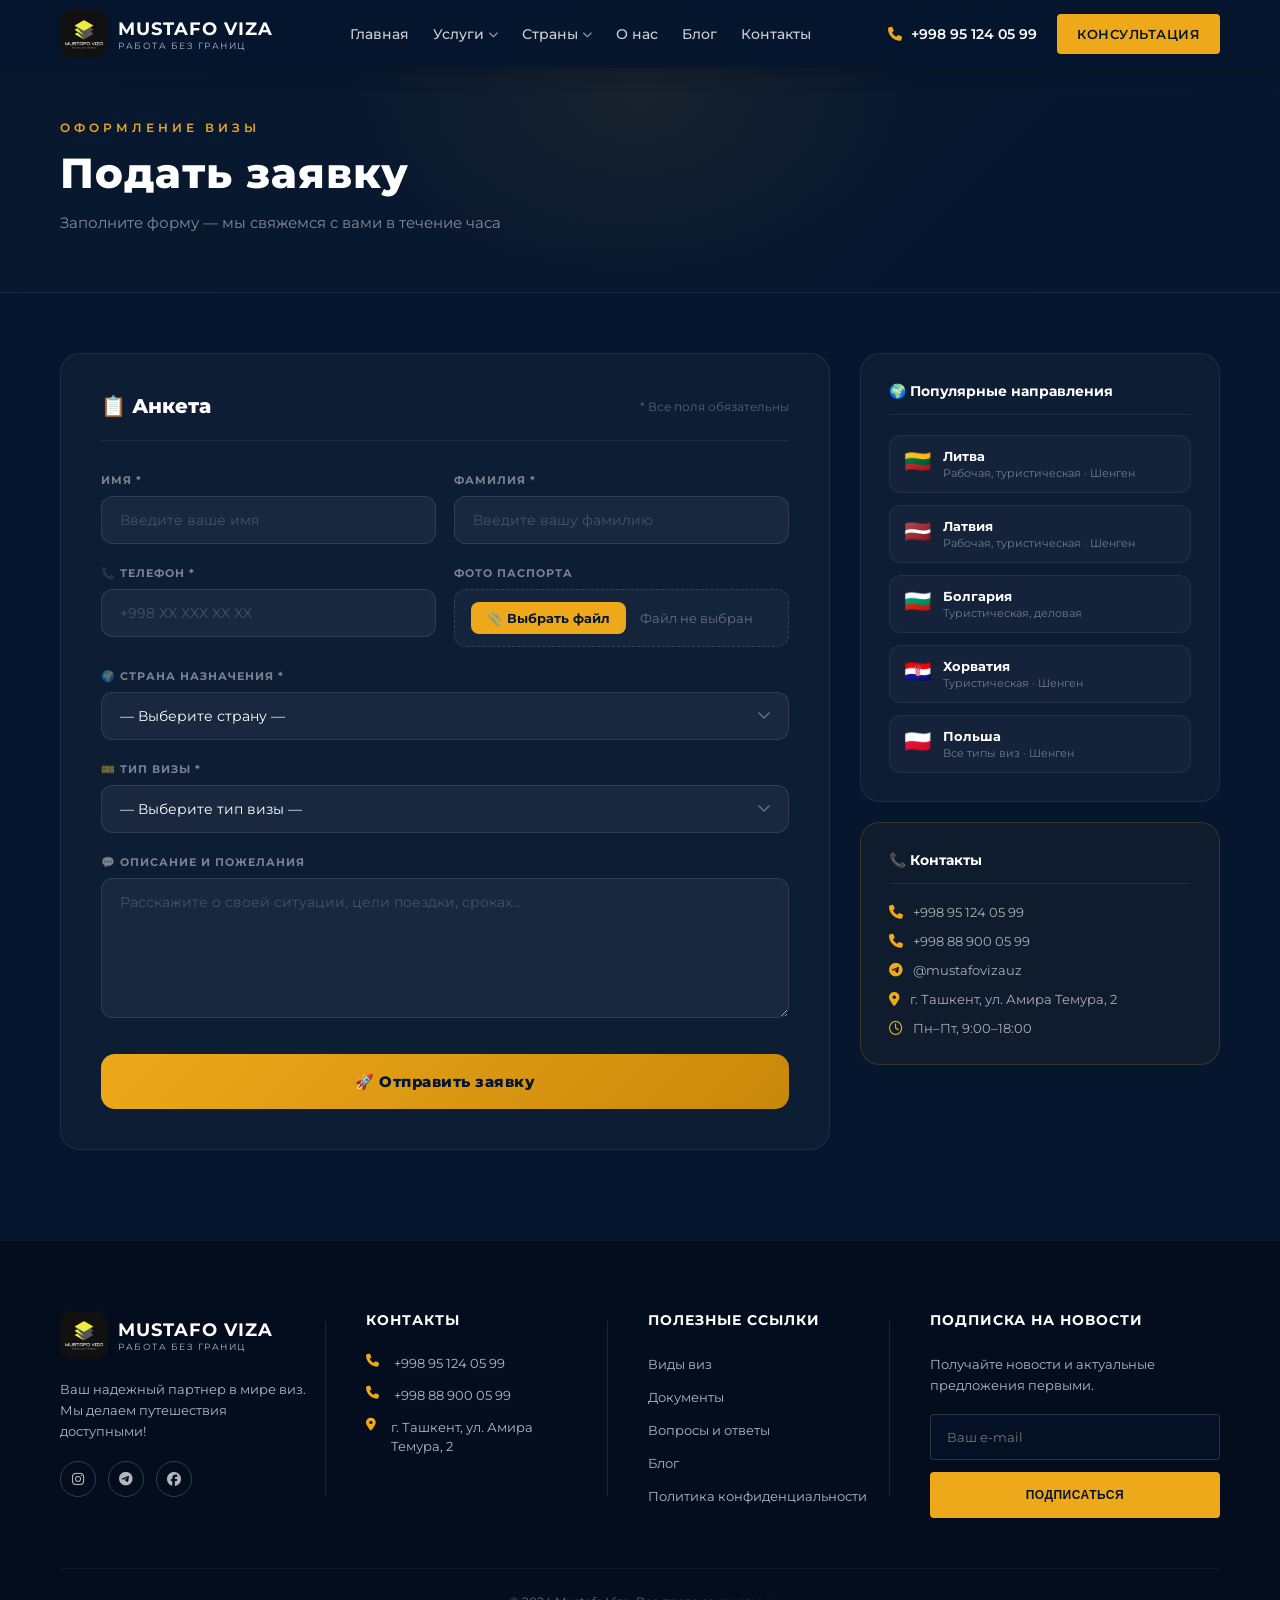
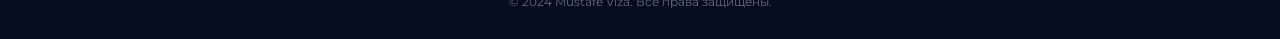
==== apply.html @ 6f085080 "the some fixes" ====
<!DOCTYPE html>
<html lang="ru">
<head>
    <meta charset="UTF-8">
    <meta name="viewport" content="width=device-width, initial-scale=1.0">
    <title>Подать заявку — Mustafo Viza</title>
    <link rel="stylesheet" href="https://cdnjs.cloudflare.com/ajax/libs/font-awesome/6.4.0/css/all.min.css">
    <link href="https://fonts.googleapis.com/css2?family=Montserrat:wght@400;500;600;700;800&display=swap" rel="stylesheet">
    <link rel="stylesheet" href="style.css">
    <style>
        /* ==============================
           APPLY PAGE SPECIFIC STYLES
           ============================== */

        .apply-hero {
            padding: 120px 0 60px;
            background: linear-gradient(135deg, #08192f 0%, #06162e 100%);
            border-bottom: 1px solid rgba(255,255,255,0.06);
            position: relative;
            overflow: hidden;
        }
        .apply-hero::before {
            content: '';
            position: absolute;
            top: -100px; left: 50%;
            transform: translateX(-50%);
            width: 600px; height: 400px;
            background: radial-gradient(ellipse, rgba(238,169,26,0.07) 0%, transparent 70%);
            pointer-events: none;
        }
        .apply-hero__label {
            font-size: 12px;
            font-weight: 600;
            letter-spacing: 4px;
            text-transform: uppercase;
            color: var(--color-gold);
            margin-bottom: 12px;
        }
        .apply-hero__title {
            font-size: 42px;
            font-weight: 800;
            color: var(--color-white);
            margin-bottom: 14px;
            letter-spacing: 1px;
        }
        .apply-hero__sub {
            font-size: 15px;
            color: rgba(255,255,255,0.5);
        }

        /* BODY */
        .apply-body {
            padding: 60px 0 90px;
            background: #06162e;
        }

        .apply-grid {
            display: grid;
            grid-template-columns: 1fr 360px;
            gap: 30px;
            align-items: start;
        }

        /* CARD */
        .apply-card {
            background: rgba(255,255,255,0.03);
            border: 1px solid rgba(255,255,255,0.08);
            border-radius: 20px;
            padding: 40px;
        }
        .apply-card__header {
            display: flex;
            align-items: center;
            justify-content: space-between;
            margin-bottom: 32px;
            padding-bottom: 22px;
            border-bottom: 1px solid rgba(255,255,255,0.07);
        }
        .apply-card__title {
            font-size: 20px;
            font-weight: 800;
            color: var(--color-white);
        }
        .apply-card__required {
            font-size: 12px;
            color: rgba(255,255,255,0.3);
        }

        /* FORM */
        .apply-form__row {
            display: grid;
            grid-template-columns: 1fr 1fr;
            gap: 18px;
            margin-bottom: 22px;
        }
        .apply-form__group {
            margin-bottom: 22px;
        }
        .apply-form__row .apply-form__group {
            margin-bottom: 0;
        }
        .apply-form__label {
            display: block;
            font-size: 11px;
            font-weight: 700;
            letter-spacing: 1px;
            text-transform: uppercase;
            color: rgba(255,255,255,0.45);
            margin-bottom: 9px;
        }
        .apply-form__input,
        .apply-form__select,
        .apply-form__textarea {
            width: 100%;
            padding: 14px 18px;
            background: rgba(255,255,255,0.05);
            border: 1px solid rgba(255,255,255,0.1);
            border-radius: 12px;
            color: var(--color-white);
            font-size: 14px;
            font-family: 'Montserrat', sans-serif;
            transition: all 0.25s ease;
            outline: none;
        }
        .apply-form__input::placeholder,
        .apply-form__textarea::placeholder {
            color: rgba(255,255,255,0.2);
        }
        .apply-form__input:hover,
        .apply-form__select:hover,
        .apply-form__textarea:hover {
            border-color: rgba(238,169,26,0.35);
            background: rgba(255,255,255,0.07);
        }
        .apply-form__input:focus,
        .apply-form__select:focus,
        .apply-form__textarea:focus {
            border-color: var(--color-gold);
            background: rgba(238,169,26,0.05);
            box-shadow: 0 0 0 3px rgba(238,169,26,0.12);
        }
        .apply-form__select {
            appearance: none;
            cursor: pointer;
            background-image: url("data:image/svg+xml,%3Csvg xmlns='http://www.w3.org/2000/svg' width='12' height='8' viewBox='0 0 12 8'%3E%3Cpath d='M1 1l5 5 5-5' stroke='rgba(255,255,255,0.35)' stroke-width='1.5' fill='none' stroke-linecap='round'/%3E%3C/svg%3E");
            background-repeat: no-repeat;
            background-position: right 18px center;
            padding-right: 44px;
        }
        .apply-form__select option {
            background: #0d2240;
            color: #fff;
        }
        .apply-form__textarea {
            resize: vertical;
            min-height: 140px;
        }

        /* FILE */
        .apply-form__file {
            display: flex;
            align-items: center;
            gap: 14px;
            cursor: pointer;
            border: 1px dashed rgba(255,255,255,0.14);
            border-radius: 12px;
            padding: 12px 16px;
            background: rgba(255,255,255,0.03);
            transition: all 0.25s ease;
        }
        .apply-form__file:hover {
            border-color: rgba(238,169,26,0.4);
            background: rgba(238,169,26,0.04);
        }
        .apply-form__file-btn {
            background: var(--color-gold);
            color: #06162e;
            padding: 8px 16px;
            border-radius: 8px;
            font-weight: 700;
            font-size: 13px;
            white-space: nowrap;
            flex-shrink: 0;
        }
        .apply-form__file-name {
            font-size: 13px;
            color: rgba(255,255,255,0.35);
            overflow: hidden;
            text-overflow: ellipsis;
            white-space: nowrap;
        }

        /* SUBMIT */
        .apply-submit {
            width: 100%;
            padding: 18px;
            background: linear-gradient(135deg, var(--color-gold) 0%, #c8880a 100%);
            border: none;
            border-radius: 14px;
            color: #06162e;
            font-size: 15px;
            font-weight: 800;
            letter-spacing: 0.5px;
            cursor: pointer;
            transition: all 0.3s ease;
            margin-top: 10px;
            font-family: 'Montserrat', sans-serif;
            position: relative;
            overflow: hidden;
        }
        .apply-submit:hover {
            transform: translateY(-2px);
            box-shadow: 0 14px 36px rgba(238,169,26,0.35);
        }
        .apply-submit:active {
            transform: translateY(0);
        }

        /* SUCCESS STATE */
        .apply-submit.submitted {
            background: linear-gradient(135deg, #22c55e, #16a34a);
            pointer-events: none;
        }

        /* SIDEBAR */
        .apply-sidebar {
            display: flex;
            flex-direction: column;
            gap: 20px;
            position: sticky;
            top: 90px;
        }
        .apply-sidebar__card {
            background: rgba(255,255,255,0.03);
            border: 1px solid rgba(255,255,255,0.08);
            border-radius: 20px;
            padding: 28px;
        }
        .apply-sidebar__card--gold {
            background: rgba(238,169,26,0.04);
            border-color: rgba(238,169,26,0.18);
        }
        .apply-sidebar__title {
            font-size: 14px;
            font-weight: 700;
            color: var(--color-white);
            margin-bottom: 20px;
            padding-bottom: 14px;
            border-bottom: 1px solid rgba(255,255,255,0.07);
        }

        /* VISA LIST */
        .apply-visa-list { display: flex; flex-direction: column; gap: 12px; }
        .apply-visa-item {
            display: flex;
            align-items: flex-start;
            gap: 12px;
            padding: 12px 14px;
            background: rgba(255,255,255,0.03);
            border: 1px solid rgba(255,255,255,0.06);
            border-radius: 12px;
            transition: all 0.2s;
        }
        .apply-visa-item:hover {
            border-color: rgba(238,169,26,0.25);
            background: rgba(238,169,26,0.05);
        }
        .apply-visa-flag { font-size: 22px; flex-shrink: 0; }
        .apply-visa-name { font-size: 13px; font-weight: 700; color: #fff; margin-bottom: 2px; }
        .apply-visa-desc { font-size: 11px; color: rgba(255,255,255,0.4); }

        /* CONTACTS */
        .apply-contacts { display: flex; flex-direction: column; gap: 13px; }
        .apply-contact-item {
            display: flex;
            align-items: center;
            gap: 10px;
            font-size: 13px;
            color: rgba(255,255,255,0.65);
            text-decoration: none;
            transition: color 0.2s;
        }
        .apply-contact-item:hover { color: #fff; }
        .apply-contact-item--tg { color: rgba(255,255,255,0.65); }
        .apply-contact-item--tg:hover { color: #29b6f6; }
        .apply-contact-icon { font-size: 14px; color: var(--color-gold); flex-shrink: 0; }

        /* ALERT */
        .apply-alert {
            padding: 16px 20px;
            border-radius: 12px;
            margin-bottom: 28px;
            font-size: 14px;
            font-weight: 600;
            display: flex;
            align-items: center;
            gap: 10px;
        }
        .apply-alert--success {
            background: rgba(34,197,94,0.1);
            border: 1px solid rgba(34,197,94,0.25);
            color: #4ade80;
        }
        .apply-alert--error {
            background: rgba(239,68,68,0.1);
            border: 1px solid rgba(239,68,68,0.25);
            color: #f87171;
        }

        /* RESPONSIVE */
        @media (max-width: 960px) {
            .apply-grid { grid-template-columns: 1fr; }
            .apply-sidebar { position: static; }
            .apply-hero__title { font-size: 30px; }
        }
        @media (max-width: 560px) {
            .apply-form__row { grid-template-columns: 1fr; }
            .apply-card { padding: 24px 18px; }
            .apply-hero { padding: 100px 0 44px; }
            .apply-hero__title { font-size: 24px; }
        }
    </style>
</head>
<body>

    <!-- MORPH OVERLAY (для перехода) -->
    <div class="morph-overlay" id="morph-overlay">
        <div class="morph-overlay__img" id="morph-overlay-img"></div>
    </div>

    <!-- HEADER — точная копия с index.html -->
    <header class="header header--scrolled">
        <div class="container header__container">
            <a href="index.html" class="logo">
                <div class="logo__img">
                    <img src="logo.png" class="logo__img-icon" alt="Mustafo Viza Logo">
                </div>
                <div class="logo__text">
                    <span class="logo__title">MUSTAFO VIZA</span>
                    <span class="logo__subtitle">РАБОТА БЕЗ ГРАНИЦ</span>
                </div>
            </a>

            <nav class="nav" id="nav-menu">
                <ul class="nav__list">
                    <li><a href="index.html" class="nav__link">Главная</a></li>

                    <li class="nav__item dropdown">
                        <a href="#" class="nav__link" id="services-toggle">
                            Услуги <i class="fa-solid fa-chevron-down drop-icon"></i>
                        </a>
                        <div class="dropdown__menu" id="services-dropdown">
                            <a href="#" class="dropdown__item">Туристические визы</a>
                            <a href="#" class="dropdown__item">Деловые визы</a>
                            <a href="#" class="dropdown__item">Рабочие визы</a>
                            <a href="#" class="dropdown__item">Студенческие визы</a>
                            <a href="#" class="dropdown__item">Срочные визы</a>
                        </div>
                    </li>

                    <li class="nav__item dropdown">
                        <a href="#" class="nav__link" id="countries-toggle">
                            Страны <i class="fa-solid fa-chevron-down drop-icon"></i>
                        </a>
                        <div class="dropdown__menu dropdown__menu--countries" id="countries-dropdown">
                            <a href="lithuania.html" class="dropdown__item"><span class="dropdown__code">LT</span> Литва</a>
                            <a href="latvia.html" class="dropdown__item"><span class="dropdown__code">LV</span> Латвия</a>
                            <a href="bulgaria.html" class="dropdown__item"><span class="dropdown__code">BG</span> Болгария</a>
                            <a href="croatia.html" class="dropdown__item"><span class="dropdown__code">HR</span> Хорватия</a>
                            <a href="poland.html" class="dropdown__item"><span class="dropdown__code">PL</span> Польша</a>
                        </div>
                    </li>

                    <li><a href="index.html#about" class="nav__link">О нас</a></li>
                    <li><a href="index.html#blog" class="nav__link">Блог</a></li>
                    <li><a href="#footer" class="nav__link">Контакты</a></li>
                </ul>
            </nav>

            <div class="header__actions">
                <a href="tel:+998951240599" class="header__phone">
                    <i class="fa-solid fa-phone phone-icon"></i> +998 95 124 05 99
                </a>
                <a href="#" class="btn btn--primary header__btn">Консультация</a>
                <button class="burger-menu" id="burger-btn" aria-label="Открыть меню">
                    <span></span><span></span><span></span>
                </button>
            </div>
        </div>
    </header>

    <!-- HERO -->
    <section class="apply-hero">
        <div class="container">
            <p class="apply-hero__label">Оформление визы</p>
            <h1 class="apply-hero__title">Подать заявку</h1>
            <p class="apply-hero__sub">Заполните форму — мы свяжемся с вами в течение часа</p>
        </div>
    </section>

    <!-- APPLY BODY -->
    <section class="apply-body">
        <div class="container">

            <!-- ALERT (скрыт по умолчанию, появится после отправки) -->
            <div class="apply-alert apply-alert--success" id="apply-success-msg" style="display:none;">
                ✅ Ваша заявка отправлена! Мы свяжемся с вами в ближайшее время.
            </div>

            <div class="apply-grid">

                <!-- ФОРМА -->
                <div class="apply-card">
                    <div class="apply-card__header">
                        <h2 class="apply-card__title">📋 Анкета</h2>
                        <span class="apply-card__required">* Все поля обязательны</span>
                    </div>

                    <form class="apply-form" id="apply-form" novalidate>

                        <div class="apply-form__row">
                            <div class="apply-form__group">
                                <label class="apply-form__label">Имя *</label>
                                <input type="text" name="first_name" class="apply-form__input" placeholder="Введите ваше имя" required>
                            </div>
                            <div class="apply-form__group">
                                <label class="apply-form__label">Фамилия *</label>
                                <input type="text" name="last_name" class="apply-form__input" placeholder="Введите вашу фамилию" required>
                            </div>
                        </div>

                        <div class="apply-form__row">
                            <div class="apply-form__group">
                                <label class="apply-form__label">📞 Телефон *</label>
                                <input type="tel" name="phone" class="apply-form__input" placeholder="+998 XX XXX XX XX" required>
                            </div>
                            <div class="apply-form__group">
                                <label class="apply-form__label">Фото паспорта</label>
                                <label class="apply-form__file" id="file-label">
                                    <span class="apply-form__file-btn" id="file-btn">📎 Выбрать файл</span>
                                    <span class="apply-form__file-name" id="file-name">Файл не выбран</span>
                                    <input type="file" name="passport" id="passport-input" accept="image/*" style="display:none;" onchange="handleFileChange(this)">
                                </label>
                            </div>
                        </div>

                        <div class="apply-form__group">
                            <label class="apply-form__label">🌍 Страна назначения *</label>
                            <select name="country" class="apply-form__select" required>
                                <option value="">— Выберите страну —</option>
                                <option value="lt">🇱🇹 Литва</option>
                                <option value="lv">🇱🇻 Латвия</option>
                                <option value="bg">🇧🇬 Болгария</option>
                                <option value="hr">🇭🇷 Хорватия</option>
                                <option value="pl">🇵🇱 Польша</option>
                                <option value="other">Другая страна</option>
                            </select>
                        </div>

                        <div class="apply-form__group">
                            <label class="apply-form__label">🎫 Тип визы *</label>
                            <select name="visa_type" class="apply-form__select" required>
                                <option value="">— Выберите тип визы —</option>
                                <option value="tourist">Туристическая</option>
                                <option value="work">Рабочая</option>
                                <option value="student">Студенческая</option>
                                <option value="business">Деловая</option>
                                <option value="urgent">Срочная</option>
                            </select>
                        </div>

                        <div class="apply-form__group">
                            <label class="apply-form__label">💬 Описание и пожелания</label>
                            <textarea name="description" class="apply-form__textarea"
                                placeholder="Расскажите о своей ситуации, цели поездки, сроках..."></textarea>
                        </div>

                        <button type="submit" class="apply-submit" id="apply-submit-btn">
                            🚀 Отправить заявку
                        </button>

                    </form>
                </div>

                <!-- САЙДБАР -->
                <div class="apply-sidebar">

                    <div class="apply-sidebar__card">
                        <h3 class="apply-sidebar__title">🌍 Популярные направления</h3>
                        <div class="apply-visa-list">
                            <a href="lithuania.html" class="apply-visa-item" style="text-decoration:none;">
                                <span class="apply-visa-flag">🇱🇹</span>
                                <div>
                                    <div class="apply-visa-name">Литва</div>
                                    <div class="apply-visa-desc">Рабочая, туристическая · Шенген</div>
                                </div>
                            </a>
                            <a href="latvia.html" class="apply-visa-item" style="text-decoration:none;">
                                <span class="apply-visa-flag">🇱🇻</span>
                                <div>
                                    <div class="apply-visa-name">Латвия</div>
                                    <div class="apply-visa-desc">Рабочая, туристическая · Шенген</div>
                                </div>
                            </a>
                            <a href="bulgaria.html" class="apply-visa-item" style="text-decoration:none;">
                                <span class="apply-visa-flag">🇧🇬</span>
                                <div>
                                    <div class="apply-visa-name">Болгария</div>
                                    <div class="apply-visa-desc">Туристическая, деловая</div>
                                </div>
                            </a>
                            <a href="croatia.html" class="apply-visa-item" style="text-decoration:none;">
                                <span class="apply-visa-flag">🇭🇷</span>
                                <div>
                                    <div class="apply-visa-name">Хорватия</div>
                                    <div class="apply-visa-desc">Туристическая · Шенген</div>
                                </div>
                            </a>
                            <a href="poland.html" class="apply-visa-item" style="text-decoration:none;">
                                <span class="apply-visa-flag">🇵🇱</span>
                                <div>
                                    <div class="apply-visa-name">Польша</div>
                                    <div class="apply-visa-desc">Все типы виз · Шенген</div>
                                </div>
                            </a>
                        </div>
                    </div>

                    <div class="apply-sidebar__card apply-sidebar__card--gold">
                        <h3 class="apply-sidebar__title">📞 Контакты</h3>
                        <div class="apply-contacts">
                            <a href="tel:+998951240599" class="apply-contact-item">
                                <i class="fa-solid fa-phone apply-contact-icon"></i> +998 95 124 05 99
                            </a>
                            <a href="tel:+998889000599" class="apply-contact-item">
                                <i class="fa-solid fa-phone apply-contact-icon"></i> +998 88 900 05 99
                            </a>
                            <a href="https://t.me/mustafovizauz" target="_blank" class="apply-contact-item apply-contact-item--tg">
                                <i class="fa-brands fa-telegram apply-contact-icon"></i> @mustafovizauz
                            </a>
                            <div class="apply-contact-item">
                                <i class="fa-solid fa-location-dot apply-contact-icon"></i> г. Ташкент, ул. Амира Темура, 2
                            </div>
                            <div class="apply-contact-item">
                                <i class="fa-regular fa-clock apply-contact-icon"></i> Пн–Пт, 9:00–18:00
                            </div>
                        </div>
                    </div>

                </div>
            </div>
        </div>
    </section>

    <!-- FOOTER — точная копия с index.html -->
    <footer class="footer" id="footer">
        <div class="container">
            <div class="footer__grid">
                <div class="footer__col">
                    <div class="logo footer__logo">
                        <img src="logo.png" class="logo__img-icon" alt="Mustafo Viza Logo">
                        <div class="logo__text">
                            <span class="logo__title">MUSTAFO VIZA</span>
                            <span class="logo__subtitle">РАБОТА БЕЗ ГРАНИЦ</span>
                        </div>
                    </div>
                    <p class="footer__text">Ваш надежный партнер в мире виз. Мы делаем путешествия доступными!</p>
                    <div class="footer__socials">
                        <a href="https://www.instagram.com/mustafoviza/" class="social-link" target="_blank"><i class="fa-brands fa-instagram"></i></a>
                        <a href="https://l.instagram.com/?u=https%3A%2F%2Ft.me%2Fschengenvisas1%3Futm_source%3Dig%26utm_medium%3Dsocial%26utm_content%3Dlink_in_bio%26fbclid%3DPAZXh0bgNhZW0CMTEAc3J0YwZhcHBfaWQPOTM2NjE5NzQzMzkyNDU5AAGnW2qTh_yQ2Y3EH5ZXfFcQiQddUV1mRl5M6icndIFPjoCqpWhtz-Ib7v8geO8_aem_QFrUJGp0zOZ8C7igun--Eg&e=AUBsHknDZL9dRXuAiowaKE5YXasZz5VoRV-z9F3skHkNJc859DjfeXBXUUidfD2KP4FrE7UgL3h5BJe4bQ6xLpn_A59_mKI1dIPUiQRN2GEoE0AwyvAblqgCshmEAn5-KL4OP6ao2-b8T5X2ELQnJMw" class="social-link" target="_blank"><i class="fa-brands fa-telegram"></i></a>
                        <a href="https://l.instagram.com/?u=https%3A%2F%2Fwww.facebook.com%2Fshare%2F1FhTpmnrv5%2F%3Futm_source%3Dig%26utm_medium%3Dsocial%26utm_content%3Dlink_in_bio&e=AUArlmL4ACfDy78vVtLnvjsEbG5YzBPXJ7aNUR93tqVK2UkKYfMTFdSIWgSPWSiVDMSF2O3MEYftNApftu69Z0OIRdniH-iSKu2g5P7w8YOnNIRvjLL3wnzzU7f7qpnQ-mikM4Zc1Bfd37VTlrMz6pM" class="social-link" target="_blank"><i class="fa-brands fa-facebook"></i></a>
                    </div>
                </div>
                <div class="footer__col">
                    <h4 class="footer__title">КОНТАКТЫ</h4>
                    <ul class="footer__contacts">
                        <li><i class="fa-solid fa-phone phone-icon"></i> <a href="tel:+998951240599">+998 95 124 05 99</a></li>
                        <li><i class="fa-solid fa-phone phone-icon"></i> <a href="tel:+998889000599">+998 88 900 05 99</a></li>
                        <li><i class="fa-solid fa-location-dot phone-icon"></i> <span>г. Ташкент, ул. Амира Темура, 2</span></li>
                    </ul>
                </div>
                <div class="footer__col">
                    <h4 class="footer__title">ПОЛЕЗНЫЕ ССЫЛКИ</h4>
                    <ul class="footer__links">
                        <li><a href="index.html#services">Виды виз</a></li>
                        <li><a href="index.html#about">Документы</a></li>
                        <li><a href="index.html#blog">Вопросы и ответы</a></li>
                        <li><a href="index.html#blog">Блог</a></li>
                        <li><a href="#">Политика конфиденциальности</a></li>
                    </ul>
                </div>
                <div class="footer__col">
                    <h4 class="footer__title">ПОДПИСКА НА НОВОСТИ</h4>
                    <p class="footer__text footer__text--subscribe">Получайте новости и актуальные предложения первыми.</p>
                    <form class="footer__form">
                        <input type="email" placeholder="Ваш e-mail" required class="footer__input">
                        <button type="submit" class="btn btn--primary footer__btn">ПОДПИСАТЬСЯ</button>
                    </form>
                </div>
            </div>
            <div class="footer__bottom">
                <p>&copy; 2024 Mustafe Viza. Все права защищены.</p>
            </div>
        </div>
    </footer>

    <script src="script.js"></script>
    <script>
        const TG_TOKEN = '8342368418:AAHGPeuT7QKVQPr_2643DqyRpxQk_ELFgSY';
        const TG_CHAT  = '-1003603994879';

        // Файл input — меняем кнопку после выбора
        function handleFileChange(input) {
            const btn  = document.getElementById('file-btn');
            const name = document.getElementById('file-name');
            if (input.files[0]) {
                name.textContent = input.files[0].name;
                btn.textContent  = '✅ Загружено';
                btn.style.background = '#22c55e';
                btn.style.color = '#fff';
            } else {
                name.textContent = 'Файл не выбран';
                btn.textContent  = '📎 Выбрать файл';
                btn.style.background = '';
                btn.style.color = '';
            }
        }

        // Отправка формы
        document.getElementById('apply-form').addEventListener('submit', async function(e) {
            e.preventDefault();

            const btn        = document.getElementById('apply-submit-btn');
            const successMsg = document.getElementById('apply-success-msg');

            // Валидация
            const inputs = this.querySelectorAll('[required]');
            let valid = true;
            inputs.forEach(input => {
                if (!input.value.trim()) {
                    input.style.borderColor = '#f87171';
                    input.style.boxShadow   = '0 0 0 3px rgba(248,113,113,0.15)';
                    valid = false;
                    setTimeout(() => {
                        input.style.borderColor = '';
                        input.style.boxShadow   = '';
                    }, 2500);
                }
            });
            if (!valid) return;

            // Кнопка — загрузка
            btn.textContent      = '⏳ Отправляем...';
            btn.style.opacity    = '0.75';
            btn.style.pointerEvents = 'none';

            // Собираем данные
            const firstName = this.first_name.value.trim();
            const lastName  = this.last_name.value.trim();
            const phone     = this.phone.value.trim();
            const country   = this.country.options[this.country.selectedIndex].text;
            const visaType  = this.visa_type.options[this.visa_type.selectedIndex].text;
            const desc      = this.description.value.trim() || '—';
            const fileInput = document.getElementById('passport-input');
            const hasFile   = fileInput.files[0];

            const message = 
`🆕 <b>Новая заявка на визу</b>

👤 <b>Имя:</b> ${firstName} ${lastName}
📞 <b>Телефон:</b> ${phone}
🌍 <b>Страна:</b> ${country}
🎫 <b>Тип визы:</b> ${visaType}
💬 <b>Описание:</b> ${desc}
📎 <b>Паспорт:</b> ${hasFile ? '✅ прикреплён' : '❌ не прикреплён'}`;

            try {
                // Отправляем текст
                await fetch(`https://api.telegram.org/bot${TG_TOKEN}/sendMessage`, {
                    method: 'POST',
                    headers: { 'Content-Type': 'application/json' },
                    body: JSON.stringify({
                        chat_id: TG_CHAT,
                        text: message,
                        parse_mode: 'HTML'
                    })
                });

                // Если есть фото — отправляем отдельно
                if (hasFile) {
                    const fd = new FormData();
                    fd.append('chat_id', TG_CHAT);
                    fd.append('photo', fileInput.files[0]);
                    fd.append('caption', `📎 Паспорт: ${firstName} ${lastName} (${phone})`);
                    await fetch(`https://api.telegram.org/bot${TG_TOKEN}/sendPhoto`, {
                        method: 'POST',
                        body: fd
                    });
                }

                // Успех
                btn.textContent  = '✅ Заявка отправлена!';
                btn.classList.add('submitted');
                btn.style.opacity = '1';
                successMsg.style.display = 'flex';
                successMsg.scrollIntoView({ behavior: 'smooth', block: 'nearest' });

                // Сброс через 5 сек
                setTimeout(() => {
                    this.reset();
                    document.getElementById('file-name').textContent = 'Файл не выбран';
                    const fileBtn = document.getElementById('file-btn');
                    fileBtn.textContent  = '📎 Выбрать файл';
                    fileBtn.style.background = '';
                    fileBtn.style.color = '';
                    btn.textContent = '🚀 Отправить заявку';
                    btn.classList.remove('submitted');
                    btn.style.pointerEvents = '';
                    setTimeout(() => { successMsg.style.display = 'none'; }, 400);
                }, 5000);

            } catch (err) {
                btn.textContent     = '❌ Ошибка. Попробуйте снова';
                btn.style.background = '#ef4444';
                btn.style.opacity   = '1';
                btn.style.pointerEvents = '';
                setTimeout(() => {
                    btn.textContent = '🚀 Отправить заявку';
                    btn.style.background = '';
                }, 3000);
            }
        });
    </script>
</body>
</html>
---- style.css ----
/* Переменные цвета и шрифты */
:root {
    --color-dark-blue: #06162e;
    --color-gold: #eea91a;
    --color-gold-hover: #d49313;
    --color-white: #ffffff;
    --color-text-gray: #b0b9c6;
    --font-main: 'Montserrat', sans-serif;
    --transition-speed: 0.3s;
}

/* Общие стили */
* {
    box-sizing: border-box;
    margin: 0;
    padding: 0;
}

body {
    font-family: var(--font-main);
    background-color: var(--color-dark-blue);
    color: var(--color-white);
    overflow-x: hidden;
}

a {
    text-decoration: none;
    color: inherit;
}

ul {
    list-style: none;
}

.container {
    width: 100%;
    max-width: 1200px;
    margin: 0 auto;
    padding: 0 20px;
}

/* Кнопки */
.btn {
    display: inline-flex;
    align-items: center;
    justify-content: center;
    font-weight: 600;
    font-size: 13px;
    border-radius: 4px;
    cursor: pointer;
    transition: all var(--transition-speed) ease;
    text-transform: uppercase;
    letter-spacing: 0.5px;
}

.btn--primary {
    background-color: var(--color-gold);
    color: var(--color-dark-blue);
    border: 2px solid var(--color-gold);
}

.btn--primary:hover {
    background-color: var(--color-gold-hover);
    border-color: var(--color-gold-hover);
}

.btn--outline {
    background-color: transparent;
    color: var(--color-white);
    border: 2px solid rgba(255, 255, 255, 0.3);
}

.btn--outline:hover {
    border-color: var(--color-white);
    background-color: rgba(255, 255, 255, 0.05);
}

.btn--large {
    padding: 16px 28px;
    font-size: 12px;
}

/* HEADER */
.header {
    position: fixed;
    top: 0;
    left: 0;
    width: 100%;
    z-index: 100;
    padding: 14px 0;
    background-color: rgba(6, 22, 46, 0.85);
    backdrop-filter: blur(12px);
    -webkit-backdrop-filter: blur(12px);
    box-shadow: 0 4px 20px rgba(0,0,0,0.2);
    transition: background-color var(--transition-speed), padding var(--transition-speed);
}

/* Эффект при скролле */
.header--scrolled {
    background-color: rgba(6, 22, 46, 0.97);
    padding: 10px 0;
}

.header__container {
    display: flex;
    align-items: center;
    justify-content: space-between;
}

/* Логотип */
.logo {
    display: flex;
    align-items: center;
    gap: 10px;
}

.logo__img-icon {
    display: block;
    width: 48px;
    height: 48px;
    object-fit: cover;
    border-radius: 12px;
}

.logo__text {
    display: flex;
    flex-direction: column;
}

.logo__title {
    font-weight: 700;
    font-size: 18px;
    letter-spacing: 1px;
}

.logo__subtitle {
    font-size: 9px;
    color: var(--color-text-gray);
    letter-spacing: 1.5px;
}

/* Навигация */
.nav__list {
    display: flex;
    gap: 24px;
}

.nav__link {
    font-size: 14px;
    font-weight: 500;
    color: rgba(255, 255, 255, 0.8);
    transition: color var(--transition-speed);
    display: flex;
    align-items: center;
    gap: 4px;
}

/* ==========================================================================
   ВЫПАДАЮЩЕЕ МЕНЮ (DROPDOWN)
   ========================================================================== */

/* Контейнер для относительного позиционирования */
.nav__item.dropdown {
    position: relative;
}

/* Стили самого окна меню */
.dropdown__menu {
    position: absolute;
    top: 100%;
    left: 0;
    min-width: 240px;
    background-color: #0d1e2d; /* Глубокий темно-синий под цвет шапки */
    border: 1px solid rgba(255, 255, 255, 0.08);
    border-radius: 6px;
    box-shadow: 0 10px 30px rgba(0, 0, 0, 0.5);
    padding: 8px 0;
    margin-top: 12px;
    
    /* Состояние по умолчанию: скрыто и смещено */
    opacity: 0;
    visibility: hidden;
    transform: translateY(10px);
    transition: all 0.25s ease-in-out;
    z-index: 100;
}

/* Активное состояние меню при клике */
.dropdown__menu.active {
    opacity: 1;
    visibility: visible;
    transform: translateY(0);
}

/* Элементы ссылки внутри выпадающего списка */
.dropdown__item {
    display: block;
    padding: 12px 24px;
    color: #ffffff;
    font-family: 'Montserrat', sans-serif;
    font-size: 14px;
    font-weight: 500;
    text-decoration: none;
    transition: all 0.2s ease;
    border-bottom: 1px solid rgba(255, 255, 255, 0.04);
}

/* Убираем нижнюю рамку у последнего элемента */
.dropdown__item:last-child {
    border-bottom: none;
}

/* Ховер на элементы списка */
.dropdown__item:hover {
    background-color: rgba(255, 255, 255, 0.05);
    color: #ffb703; /* Подставь свой точный золотой/оранжевый hex акцента */
    padding-left: 28px; /* Небольшой сдвиг вправо при наведении для интерактива */
}

/* Анимация иконки стрелочки при открытом меню */
.nav__link .drop-icon {
    transition: transform 0.2s ease;
}

.nav__link.dropdown-active .drop-icon {
    transform: rotate(180deg);
}

.nav__link:hover {
    color: var(--color-gold);
}

.nav__link.active {
    color: var(--color-white);
}

.drop-icon {
    font-size: 10px;
    opacity: 0.7;
}

/* Правая часть хедера */
.header__actions {
    display: flex;
    align-items: center;
    gap: 20px;
}

.header__phone {
    font-weight: 600;
    font-size: 14px;
    white-space: nowrap;
}

.phone-icon {
    color: var(--color-gold);
    margin-right: 5px;
}

.header__btn {
    padding: 10px 18px;
}

/* Бургер меню */
.burger-menu {
    display: none;
    flex-direction: column;
    justify-content: space-between;
    width: 26px;
    height: 18px;
    background: transparent;
    border: none;
    cursor: pointer;
}

.burger-menu span {
    width: 100%;
    height: 2px;
    background-color: var(--color-white);
    transition: all var(--transition-speed);
}

/* HERO SECTION */
.hero {
    position: relative;
    min-height: 100vh;
    display: flex;
    align-items: center;
    padding-top: 100px; /* Чтобы не заезжать под хедер */
    padding-bottom: 120px; /* Запас для плашки */
}

/* Фоновый коллаж */
.hero__bg {
    position: absolute;
    top: 0;
    left: 0;
    width: 100%;
    height: 100%;
    /* Градиент для плавного затемнения слева, чтобы текст отлично читался */
    background: radial-gradient(circle at 75% 50%, rgba(6, 22, 46, 0.1) 0%, rgba(6, 22, 46, 0.95) 75%), 
                url('./Gemini_Generated_Image_2awog52awog52awo\ \(2\).png') no-repeat center center; /* Путь к твоему файлу */
    background-size: cover;
    z-index: -1;
}

.hero__content {
    max-width: 650px;
}

.hero__title {
    font-size: 40px;
    font-weight: 800;
    line-height: 1.15;
    margin-bottom: 10px;
    letter-spacing: 1px;
    color: var(--color-white);
}

.hero__pretitle {
    font-size: 24px;
    font-weight: 600;
    letter-spacing: 1px;
    color: var(--color-gold);
    margin-bottom: 20px;
}

.hero__descr {
    font-size: 16px;
    line-height: 1.6;
    color: rgba(255, 255, 255, 0.8);
    margin-bottom: 35px;
}

.hero__cta {
    display: flex;
    gap: 15px;
    margin-bottom: 40px;
}

/* Фичи внутри Hero — ИСПРАВЛЕННЫЙ БЛОК */
.hero__features {
    display: flex;
    flex-direction: row;            /* Выстраиваем элементы в горизонтальную строку */
    justify-content: space-between; /* Распределяем элементы по всей ширине контента */
    align-items: center;
    width: 100%;                    /* Занимает всю ширину текстового блока hero__content */
    gap: 20px;
}

.feature-item {
    display: flex;
    align-items: center;
    gap: 15px;                      /* Приятный зазор между кружком и текстом */
    flex: 0 1 auto;
}

.feature-item__icon {
    width: 42px;                    /* Увеличили размер круга, чтобы соответствовать премиальному макету */
    height: 42px;
    border-radius: 50%;
    background-color: transparent;
    border: 1px solid var(--color-gold);
    display: flex;
    align-items: center;
    justify-content: center;
    color: var(--color-gold);
    font-size: 16px;                /* Сделали иконку внутри четче */
    flex-shrink: 0;                 /* Запрещаем кругу сжиматься */
}

.feature-item__text {
    font-size: 13px;
    line-height: 1.4;
    color: rgba(255, 255, 255, 0.9);
}

/* STATS BAR (Белая карточка снизу) */
.stats-bar {
    position: absolute;
    bottom: -40px; /* Выходит немного за пределы секции */
    left: 50%;
    transform: translateX(-50%);
    width: 100%;
    max-width: 1160px;
    background-color: var(--color-white);
    color: var(--color-dark-blue);
    border-radius: 12px;
    padding: 30px 40px;
    box-shadow: 0 10px 30px rgba(0,0,0,0.15);
}

.stats-bar__grid {
    display: grid;
    grid-template-columns: repeat(4, 1fr);
    gap: 20px;
    padding: 0;
}

.stat-card {
    display: flex;
    align-items: center;
    gap: 15px;
}

/* Иконки в статистике (опционально, если хотите кастомные как в макете) */
.stat-card__icon {
    color: var(--color-gold);
    font-size: 24px;
}

.stat-card__info h3 {
    font-size: 28px;
    font-weight: 700;
    line-height: 1.1;
}

.stat-card__info p {
    font-size: 13px;
    color: #606f84;
    margin-top: 2px;
}

/* АДАПТИВНОСТЬ (МЕДИА-ЗАПРОСЫ) */
@media (max-width: 1024px) {
    .nav {
        position: fixed;
        top: -100%;
        left: 0;
        width: 100%;
        background-color: var(--color-dark-blue);
        padding: 40px 0;
        box-shadow: 0 10px 20px rgba(0,0,0,0.3);
        transition: top 0.4s ease;
    }
    
    .nav.active {
        top: 70px;
    }
    
    .nav__list {
        flex-direction: column;
        align-items: center;
        gap: 20px;
    }
    
    .burger-menu {
        display: flex;
    }
    
    .stats-bar__grid {
        grid-template-columns: repeat(2, 1fr);
        gap: 30px;
    }
    
    .hero {
        padding-bottom: 180px;
    }
    
    /* Перестраиваем преимущества на планшете, чтобы текст не сжимался */
    .hero__features {
        flex-direction: column;
        align-items: flex-start;
        gap: 20px;
    }
}

@media (max-width: 768px) {
    .header__phone {
        display: none; /* Прячем телефон на мелких экранах для экономии места */
    }
    
    .hero__title {
        font-size: 32px;
    }
    
    .hero__cta {
        flex-direction: column;
    }
    
    .stats-bar {
        position: static;
        transform: none;
        margin: 40px auto 0;
        width: calc(100% - 40px);
    }
    
    .stats-bar__grid {
        grid-template-columns: 1fr;
    }
}
/* ОБЩИЕ СТИЛИ ДЛЯ СЕКЦИЙ MAIN */
.main-content {
    background-color: #ffffff; /* Светлый фон для контентной части */
    color: var(--color-dark-blue);
    padding-top: 80px;
    padding-bottom: 80px;
}

/* Заголовки секций с золотой полоской снизу */
.section-title-wrapper {
    display: flex;
    flex-direction: column;
    align-items: center;
    margin-bottom: 40px;
    text-align: center;
}

.section-title {
    font-size: 20px;
    font-weight: 700;
    letter-spacing: 1px;
    color: var(--color-dark-blue);
    text-transform: uppercase;
    margin-bottom: 8px;
}

.section-title-line {
    display: block;
    width: 40px;
    height: 3px;
    background-color: var(--color-gold);
    border-radius: 2px;
}

/* Общая кнопка-ссылка "Все ..." */
.section-btn-wrapper {
    display: flex;
    justify-content: center;
    margin-top: 40px;
}

.btn--action {
    border: 2px solid var(--color-gold);
    color: var(--color-gold);
    padding: 14px 45px;
    font-size: 13px;
    background-color: transparent;
}

.btn--action:hover {
    background-color: var(--color-gold);
    color: var(--color-dark-blue);
}


/* =========================================
   1. СЕКЦИЯ: ПОПУЛЯРНЫЕ НАПРАВЛЕНИЯ (Directions)
   ========================================= */
.directions {
    margin-bottom: 80px;
}

.directions__grid {
    display: grid;
    grid-template-columns: repeat(5, 1fr);
    gap: 16px;
}

.direction-card {
    position: relative;
    height: 320px;
    border-radius: 8px;
    overflow: hidden;
    display: flex;
    align-items: flex-end;
    padding: 20px;
    box-shadow: 0 4px 15px rgba(0, 0, 0, 0.08);
}

.direction-card__bg {
    position: absolute;
    top: 0;
    left: 0;
    width: 100%;
    height: 100%;
    background-size: cover;
    background-position: center;
    transition: transform 0.5s ease;
    z-index: 1;
}

/* Затемняющий градиент поверх картинки карточки */
.direction-card::after {
    content: '';
    position: absolute;
    top: 0;
    left: 0;
    width: 100%;
    height: 100%;
    background: linear-gradient(to top, rgba(6, 22, 46, 0.9) 0%, rgba(6, 22, 46, 0.3) 50%, rgba(0,0,0,0) 100%);
    z-index: 2;
    transition: opacity 0.3s ease;
}

.direction-card__content {
    position: relative;
    z-index: 3;
    display: flex;
    align-items: center;
    justify-content: space-between;
    width: 100%;
}

.direction-card__title {
    font-size: 15px;
    font-weight: 700;
    color: var(--color-white);
    letter-spacing: 0.5px;
}

.direction-card__arrow {
    color: var(--color-gold);
    font-size: 14px;
    transition: transform 0.3s ease;
    display: flex;
    align-items: center;
    justify-content: center;
    width: 28px;
    height: 28px;
    flex-shrink: 0;
    background: transparent !important;
}

/* Эффекты при наведении (Hover) на карточку страны */
.direction-card:hover .direction-card__bg {
    transform: scale(1.08);
}

.direction-card:hover .direction-card__arrow {
    transform: translateX(5px);
    background: transparent !important;
}


/* =========================================
   2. СЕКЦИЯ: НАШИ УСЛУГИ (Services)
   ========================================= */
.services {
    padding-top: 20px;
}

.services__grid {
    display: grid;
    grid-template-columns: repeat(3, 1fr);
    row-gap: 40px;
    column-gap: 30px;
    margin-top: 20px;
}

.service-item {
    display: flex;
    align-items: flex-start;
    gap: 20px;
}

.service-item__icon {
    flex-shrink: 0;
    width: 48px;
    height: 48px;
    display: flex;
    align-items: center;
    justify-content: center;
    color: var(--color-gold);
    font-size: 24px;
    /* Если хотите легкий контур вокруг иконок, можно раскомментировать: */
    /* border: 1px solid rgba(238, 169, 26, 0.3); */
    /* border-radius: 8px; */
}

.service-item__info {
    display: flex;
    flex-direction: column;
    gap: 6px;
}

.service-item__title {
    font-size: 14px;
    font-weight: 700;
    color: var(--color-dark-blue);
    letter-spacing: 0.5px;
}

.service-item__descr {
    font-size: 13px;
    color: #606f84;
    line-height: 1.5;
}


/* =========================================
   АДАПТИВНОСТЬ (МЕДИА-ЗАПРОСЫ)
   ========================================= */

@media (max-width: 1024px) {
    .directions__grid {
        grid-template-columns: repeat(3, 1fr); /* 3 колонки на планшетах */
    }
    
    .services__grid {
        grid-template-columns: repeat(2, 1fr); /* 2 колонки для услуг */
    }
}

@media (max-width: 768px) {
    .directions__grid {
        grid-template-columns: repeat(2, 1fr); /* 2 колонки на смартфонах */
    }
    
    .direction-card {
        height: 260px; /* Немного уменьшаем высоту */
    }
}

@media (max-width: 480px) {
    .directions__grid {
        grid-template-columns: 1fr; /* 1 колонка на совсем мелких экранах */
    }
    
    .services__grid {
        grid-template-columns: 1fr;
    }
    
    .service-item {
        flex-direction: column;
        align-items: center;
        text-align: center;
        gap: 10px;
    }
}

/* =========================================
   1. СЕКЦИЯ: КАК МЫ РАБОТАЕМ (Workflow)
   ========================================= */
.workflow {
    background-color: var(--color-dark-blue);
    padding: 80px 0;
    color: var(--color-white);
}

.section-title--white {
    color: var(--color-white) !important;
}

.workflow__grid {
    display: grid;
    grid-template-columns: repeat(4, 1fr);
    gap: 30px;
    margin-top: 50px;
}

.workflow-step {
    position: relative;
    text-align: center;
    display: flex;
    flex-direction: column;
    align-items: center;
}

/* Базовое позиционирование для линий и наконечников */
.workflow-step:not(:last-child)::after,
.workflow-step:not(:last-child)::before {
    content: '';
    position: absolute;
    top: 30px; /* Центрируем по вертикали относительно иконки (высота иконки 60px / 2) */
}

/* Тонкая пунктирная линия, идущая вправо */
.workflow-step:not(:last-child)::after {
    right: -35%; /* Сдвигаем в промежуток между карточками */
    width: 70%;  /* Задаем длину линии, перекрывающую зазор */
    height: 1px;
    border-top: 1px dashed rgba(255, 255, 255, 0.2);
    z-index: 1;
}

/* Аккуратная стрелка строго на правом конце линии */
.workflow-step:not(:last-child)::before {
    right: -35%; /* Сажаем ровно на правый край созданного пунктира */
    width: 6px;
    height: 6px;
    border-top: 1px solid rgba(255, 255, 255, 0.3);
    border-right: 1px solid rgba(255, 255, 255, 0.3);
    transform: translateY(-50%) rotate(45deg); /* Поворачиваем квадрат для создания наконечника */
    z-index: 2;
}

.workflow-step__badge {
    position: absolute;
    top: -10px;
    left: calc(50% - 35px);
    width: 20px;
    height: 20px;
    background-color: transparent;
    border: 1px solid rgba(255, 255, 255, 0.3);
    border-radius: 50%;
    font-size: 11px;
    display: flex;
    align-items: center;
    justify-content: center;
    color: rgba(255, 255, 255, 0.5);
}

.workflow-step__icon {
    width: 60px;
    height: 60px;
    color: var(--color-gold);
    font-size: 36px;
    display: flex;
    align-items: center;
    justify-content: center;
    margin-bottom: 20px;
}

.workflow-step__title {
    font-size: 13px;
    font-weight: 700;
    letter-spacing: 0.5px;
    margin-bottom: 12px;
    text-transform: uppercase;
}

.workflow-step__descr {
    font-size: 12px;
    color: var(--color-text-gray);
    line-height: 1.6;
    max-width: 220px;
}


/* =========================================
   2. СЕКЦИЯ: ПРЕИМУЩЕСТВА И ОТЗЫВЫ (Features & Reviews)
   ========================================= */
.features-reviews {
    background-color: #ffffff;
    padding: 80px 0;
}

.features-reviews__grid {
    display: grid;
    grid-template-columns: 1.1fr 0.9fr;
    gap: 60px;
    align-items: flex-start;
}

.block-title {
    font-size: 18px;
    font-weight: 700;
    color: var(--color-dark-blue);
    margin-bottom: 30px;
    letter-spacing: 0.5px;
}

/* Список преимуществ */
.features-list {
    display: flex;
    flex-direction: column;
    gap: 16px;
    margin-bottom: 35px;
}

.features-list__item {
    display: flex;
    align-items: center;
    gap: 12px;
    font-size: 14px;
    color: #334155;
    font-weight: 500;
}

.list-icon {
    color: var(--color-gold);
    font-size: 16px;
    flex-shrink: 0;
}

.features-block__btn {
    padding: 16px 36px;
}

/* Карточка отзыва */
.reviews-block {
    width: 100%;
}

.review-card {
    background-color: #f8fafc;
    border-radius: 8px;
    padding: 35px;
    border-left: 3px solid var(--color-gold);
    box-shadow: 0 4px 20px rgba(0, 0, 0, 0.01);
}

.review-card__quote {
    color: var(--color-gold);
    font-size: 24px;
    opacity: 0.3;
    margin-bottom: 10px;
    line-height: 1;
}

.review-card__text {
    font-size: 14px;
    line-height: 1.6;
    color: #475569;
    font-style: italic;
    margin-bottom: 20px;
}

.review-card__author {
    display: block;
    font-size: 13px;
    font-weight: 600;
    color: #64748b;
}

/* Точки пагинации */
.reviews-slider__dots {
    display: flex;
    justify-content: center;
    gap: 8px;
    margin-top: 25px;
}

.dot {
    width: 8px;
    height: 8px;
    border-radius: 50%;
    background-color: #cbd5e1;
    cursor: pointer;
    transition: background-color var(--transition-speed);
}

.dot.active {
    background-color: var(--color-gold);
}


/* =========================================
   АДАПТИВНОСТЬ (МЕДИА-ЗАПРОСЫ)
   ========================================= */
@media (max-width: 1024px) {
    .workflow__grid {
        grid-template-columns: repeat(2, 1fr);
        gap: 40px;
    }

    /* Полностью убираем стрелочки и линии при перестроении сетки в 2 ряда */
    .workflow-step::after,
    .workflow-step::before {
        display: none !important;
    }

    .features-reviews__grid {
        grid-template-columns: 1fr;
        gap: 50px;
    }
}

@media (max-width: 576px) {
    .workflow__grid {
        grid-template-columns: 1fr;
    }
    
    .review-card {
        padding: 25px;
    }
}

/* =========================================
   СТРУКТУРА ФУТЕРА (Footer)
   ========================================= */
.footer {
    background-color: #030d1d; /* Чуть темнее основного, чтобы отделить от контента */
    padding: 70px 0 30px;
    color: var(--color-white);
    border-top: 1px solid rgba(255, 255, 255, 0.05);
}

.footer__grid {
    display: grid;
    grid-template-columns: 1.1fr 1fr 1fr 1.2fr; /* Пропорции колонок под контент */
    gap: 40px;
    margin-bottom: 50px;
}

/* Вертикальные разделительные линии между колонками (кроме последней) */
.footer__col:not(:last-child) {
    position: relative;
    padding-right: 20px;
}

.footer__col:not(:last-child)::after {
    content: '';
    position: absolute;
    right: 0;
    top: 10px;
    height: 85%;
    width: 1px;
    background-color: rgba(255, 255, 255, 0.1);
}

/* Стили элементов внутри колонок */
.footer__logo {
    margin-bottom: 20px;
}

.footer__title {
    font-size: 14px;
    font-weight: 700;
    letter-spacing: 1px;
    margin-bottom: 25px;
    color: var(--color-white);
}

.footer__text {
    font-size: 13px;
    color: var(--color-text-gray);
    line-height: 1.6;
}

.footer__text--subscribe {
    margin-bottom: 18px;
}

/* Иконки соцсетей (круглые с обводкой) */
.footer__socials {
    display: flex;
    gap: 12px;
    margin-top: 20px;
}

.social-link {
    width: 36px;
    height: 36px;
    border: 1px solid rgba(255, 255, 255, 0.2);
    border-radius: 50%;
    display: flex;
    align-items: center;
    justify-content: center;
    color: rgba(255, 255, 255, 0.7);
    font-size: 14px;
    transition: all var(--transition-speed);
}

.social-link:hover {
    border-color: var(--color-gold);
    color: var(--color-gold);
    background-color: rgba(238, 169, 26, 0.05);
}

/* Списки контактов и ссылок */
.footer__contacts,
.footer__links {
    display: flex;
    flex-direction: column;
    gap: 14px;
}

.footer__contacts li {
    display: flex;
    align-items: flex-start;
    gap: 10px;
    font-size: 13px;
    color: var(--color-text-gray);
    line-height: 1.4;
}

.footer__contacts a {
    transition: color var(--transition-speed);
}

.footer__contacts a:hover {
    color: var(--color-white);
}

.footer__links a {
    font-size: 13px;
    color: var(--color-text-gray);
    transition: color var(--transition-speed);
}

.footer__links a:hover {
    color: var(--color-gold);
    padding-left: 2px; /* Легкий интерактивный сдвиг при наведении */
}

/* Форма подписки */
.footer__form {
    display: flex;
    flex-direction: column;
    gap: 12px;
}

.footer__input {
    width: 100%;
    padding: 14px 16px;
    background-color: rgba(6, 22, 46, 0.5);
    border: 1px solid rgba(255, 255, 255, 0.15);
    border-radius: 4px;
    color: var(--color-white);
    font-family: var(--font-main);
    font-size: 13px;
    transition: border-color var(--transition-speed);
}

.footer__input:focus {
    outline: none;
    border-color: var(--color-gold);
}

.footer__btn {
    padding: 14px;
    width: 100%;
    font-size: 12px;
}

/* Копирайт */
.footer__bottom {
    padding-top: 25px;
    border-top: 1px solid rgba(255, 255, 255, 0.05);
    text-align: center;
}

.footer__bottom p {
    font-size: 12px;
    color: rgba(255, 255, 255, 0.4);
}

/* =========================================
   АДАПТИВНОСТЬ ДЛЯ ФУТЕРА
   ========================================= */
@media (max-width: 992px) {
    .footer__grid {
        grid-template-columns: repeat(2, 1fr);
        gap: 40px 30px;
    }
    
    .footer__col:not(:last-child)::after {
        display: none; /* Убираем вертикальные линии на планшетах */
    }
}

@media (max-width: 576px) {
    .footer__grid {
        grid-template-columns: 1fr;
    }
    
    .footer {
        padding: 50px 0 25px;
    }
}

/* =========================================
   MORPH CARD TRANSITION
   ========================================= */
.morph-overlay {
    position: fixed;
    top: 0;
    left: 0;
    width: 100vw;
    height: 100vh;
    z-index: 9999;
    pointer-events: none;
    overflow: hidden;
}

.morph-overlay__img {
    position: absolute;
    background-size: cover;
    background-position: center;
    border-radius: 16px;
    transition: none;
    opacity: 0;
}

.morph-overlay__img.morph-active {
    opacity: 1;
}
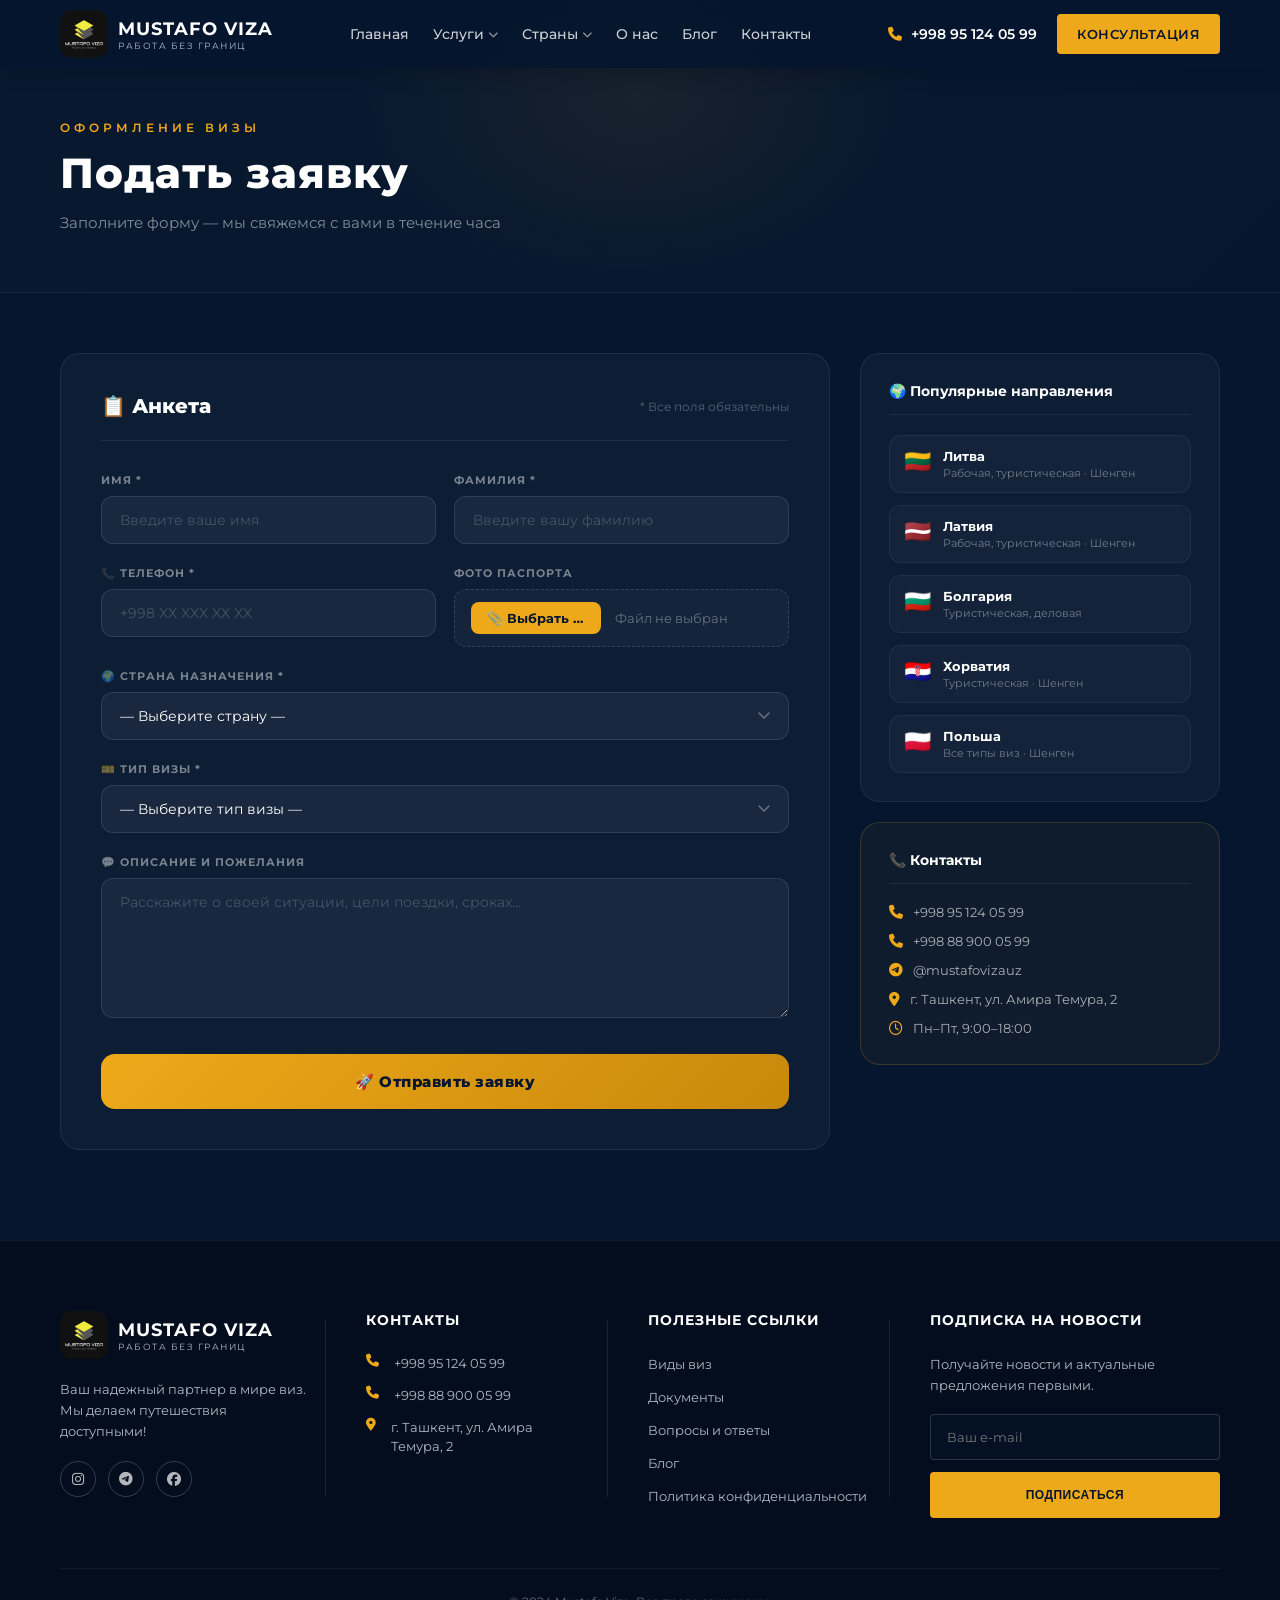
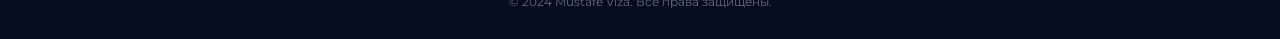
==== commit 76bbd3a0: "там бам" ====
--- a/apply.html
+++ b/apply.html
@@ -167,6 +167,8 @@
             padding: 12px 16px;
             background: rgba(255,255,255,0.03);
             transition: all 0.25s ease;
+            width: 100%;
+            overflow: hidden;
         }
         .apply-form__file:hover {
             border-color: rgba(238,169,26,0.4);
@@ -181,6 +183,10 @@
             font-size: 13px;
             white-space: nowrap;
             flex-shrink: 0;
+            width: 130px;
+            text-align: center;
+            overflow: hidden;
+            text-overflow: ellipsis;
         }
         .apply-form__file-name {
             font-size: 13px;
@@ -188,6 +194,8 @@
             overflow: hidden;
             text-overflow: ellipsis;
             white-space: nowrap;
+            flex: 1;
+            min-width: 0;
         }
 
         /* SUBMIT */
--- a/style.css
+++ b/style.css
@@ -287,7 +287,7 @@
     display: flex;
     align-items: center;
     padding-top: 100px; /* Чтобы не заезжать под хедер */
-    padding-bottom: 120px; /* Запас для плашки */
+    padding-bottom: 60px;
 }
 
 /* Фоновый коллаж */
@@ -376,19 +376,7 @@
 }
 
 /* STATS BAR (Белая карточка снизу) */
-.stats-bar {
-    position: absolute;
-    bottom: -40px; /* Выходит немного за пределы секции */
-    left: 50%;
-    transform: translateX(-50%);
-    width: 100%;
-    max-width: 1160px;
-    background-color: var(--color-white);
-    color: var(--color-dark-blue);
-    border-radius: 12px;
-    padding: 30px 40px;
-    box-shadow: 0 10px 30px rgba(0,0,0,0.15);
-}
+/* stats-bar moved to stats-bar-wrapper */
 
 .stats-bar__grid {
     display: grid;
@@ -758,32 +746,7 @@
 }
 
 /* Базовое позиционирование для линий и наконечников */
-.workflow-step:not(:last-child)::after,
-.workflow-step:not(:last-child)::before {
-    content: '';
-    position: absolute;
-    top: 30px; /* Центрируем по вертикали относительно иконки (высота иконки 60px / 2) */
-}
-
-/* Тонкая пунктирная линия, идущая вправо */
-.workflow-step:not(:last-child)::after {
-    right: -35%; /* Сдвигаем в промежуток между карточками */
-    width: 70%;  /* Задаем длину линии, перекрывающую зазор */
-    height: 1px;
-    border-top: 1px dashed rgba(255, 255, 255, 0.2);
-    z-index: 1;
-}
-
-/* Аккуратная стрелка строго на правом конце линии */
-.workflow-step:not(:last-child)::before {
-    right: -35%; /* Сажаем ровно на правый край созданного пунктира */
-    width: 6px;
-    height: 6px;
-    border-top: 1px solid rgba(255, 255, 255, 0.3);
-    border-right: 1px solid rgba(255, 255, 255, 0.3);
-    transform: translateY(-50%) rotate(45deg); /* Поворачиваем квадрат для создания наконечника */
-    z-index: 2;
-}
+/* old workflow arrows removed */
 
 .workflow-step__badge {
     position: absolute;
@@ -1177,3 +1140,627 @@
 .morph-overlay__img.morph-active {
     opacity: 1;
 }
+
+/* =========================================
+   ПОЛНАЯ МОБИЛЬНАЯ АДАПТИВНОСТЬ
+   ========================================= */
+
+/* --- HEADER / NAV --- */
+@media (max-width: 1024px) {
+    .nav {
+        position: fixed;
+        top: 70px;
+        left: 0;
+        width: 100%;
+        height: calc(100vh - 70px);
+        background-color: rgba(6, 22, 46, 0.98);
+        backdrop-filter: blur(16px);
+        padding: 30px 20px;
+        overflow-y: auto;
+        transform: translateX(-100%);
+        transition: transform 0.35s ease;
+        z-index: 99;
+    }
+
+    .nav.active {
+        transform: translateX(0);
+        top: 70px;
+    }
+
+    .nav__list {
+        flex-direction: column;
+        align-items: flex-start;
+        gap: 0;
+    }
+
+    .nav__item,
+    .nav__list > li {
+        width: 100%;
+        border-bottom: 1px solid rgba(255,255,255,0.07);
+    }
+
+    .nav__link {
+        display: flex;
+        justify-content: space-between;
+        width: 100%;
+        padding: 16px 4px;
+        font-size: 16px;
+    }
+
+    .dropdown__menu {
+        position: static;
+        opacity: 1;
+        visibility: visible;
+        transform: none;
+        box-shadow: none;
+        border: none;
+        background-color: rgba(255,255,255,0.04);
+        border-radius: 6px;
+        margin: 0 0 8px 0;
+        padding: 4px 0;
+        display: none;
+    }
+
+    .dropdown__menu.active {
+        display: block;
+    }
+
+    .dropdown__item {
+        padding: 10px 20px;
+        font-size: 14px;
+    }
+
+    .header__actions {
+        gap: 12px;
+    }
+
+    .header__phone {
+        display: none;
+    }
+
+    .burger-menu {
+        display: flex;
+    }
+
+    /* Burger animation */
+    .burger-menu.active span:nth-child(1) {
+        transform: translateY(8px) rotate(45deg);
+    }
+    .burger-menu.active span:nth-child(2) {
+        opacity: 0;
+    }
+    .burger-menu.active span:nth-child(3) {
+        transform: translateY(-8px) rotate(-45deg);
+    }
+}
+
+/* --- HERO --- */
+@media (max-width: 768px) {
+    .hero {
+        min-height: auto;
+        padding-top: 110px;
+        padding-bottom: 60px;
+        text-align: center;
+    }
+
+    .hero__bg {
+        background: radial-gradient(circle at 50% 50%, rgba(6,22,46,0.2) 0%, rgba(6,22,46,0.97) 80%),
+                    url('./Gemini_Generated_Image_2awog52awog52awo (2).png') no-repeat center center;
+        background-size: cover;
+    }
+
+    .hero__content {
+        max-width: 100%;
+    }
+
+    .hero__pretitle {
+        font-size: 18px;
+    }
+
+    .hero__title {
+        font-size: 28px;
+        letter-spacing: 0.5px;
+    }
+
+    .hero__descr {
+        font-size: 14px;
+    }
+
+    .hero__cta {
+        flex-direction: column;
+        align-items: center;
+        gap: 12px;
+    }
+
+    .hero__cta .btn {
+        width: 100%;
+        max-width: 320px;
+        justify-content: center;
+        padding: 14px 20px;
+    }
+
+    .hero__features {
+        flex-direction: column;
+        align-items: center;
+        gap: 16px;
+    }
+
+    .feature-item {
+        flex-direction: column;
+        align-items: center;
+        text-align: center;
+        gap: 10px;
+    }
+
+    .stats-bar {
+        position: static;
+        transform: none;
+        margin: 40px 20px 0;
+        width: calc(100% - 40px);
+        padding: 24px 20px;
+        bottom: auto;
+    }
+
+    .stats-bar__grid {
+        grid-template-columns: 1fr 1fr;
+        gap: 24px;
+    }
+
+    .stat-card {
+        flex-direction: column;
+        align-items: flex-start;
+        gap: 8px;
+    }
+
+    .stat-card__info h3 {
+        font-size: 22px;
+    }
+}
+
+@media (max-width: 480px) {
+    .hero__title {
+        font-size: 24px;
+    }
+
+    .stats-bar__grid {
+        grid-template-columns: 1fr;
+    }
+}
+
+/* --- DIRECTIONS --- */
+@media (max-width: 768px) {
+    .directions__grid {
+        grid-template-columns: 1fr 1fr;
+        gap: 12px;
+    }
+
+    .direction-card {
+        height: 200px;
+    }
+
+    .direction-card__title {
+        font-size: 13px;
+    }
+}
+
+@media (max-width: 420px) {
+    .directions__grid {
+        grid-template-columns: 1fr;
+    }
+
+    .direction-card {
+        height: 180px;
+    }
+}
+
+/* --- SERVICES --- */
+@media (max-width: 768px) {
+    .services__grid {
+        grid-template-columns: 1fr;
+        row-gap: 28px;
+    }
+
+    .service-item {
+        align-items: flex-start;
+    }
+}
+
+/* --- WORKFLOW --- */
+@media (max-width: 768px) {
+    .workflow {
+        padding: 60px 0;
+    }
+
+    .workflow__grid {
+        grid-template-columns: 1fr 1fr;
+        gap: 40px 20px;
+    }
+
+    .workflow-step__descr {
+        max-width: 100%;
+    }
+}
+
+@media (max-width: 480px) {
+    .workflow__grid {
+        grid-template-columns: 1fr;
+        gap: 36px;
+    }
+}
+
+/* --- FEATURES & REVIEWS --- */
+@media (max-width: 768px) {
+    .features-reviews {
+        padding: 60px 0;
+    }
+
+    .features-reviews__grid {
+        grid-template-columns: 1fr;
+        gap: 40px;
+    }
+
+    .review-card {
+        padding: 24px 20px;
+    }
+}
+
+/* --- FOOTER --- */
+@media (max-width: 768px) {
+    .footer {
+        padding: 50px 0 24px;
+    }
+
+    .footer__grid {
+        grid-template-columns: 1fr 1fr;
+        gap: 32px 20px;
+    }
+
+    .footer__col:not(:last-child)::after {
+        display: none;
+    }
+}
+
+@media (max-width: 480px) {
+    .footer__grid {
+        grid-template-columns: 1fr;
+        gap: 30px;
+    }
+
+    .footer__socials {
+        justify-content: flex-start;
+    }
+}
+
+/* --- MAIN CONTENT SECTIONS --- */
+@media (max-width: 768px) {
+    .main-content {
+        padding-top: 50px;
+        padding-bottom: 50px;
+    }
+
+    .section-title {
+        font-size: 17px;
+    }
+}
+
+/* --- LOGO SIZE on mobile --- */
+@media (max-width: 480px) {
+    .logo__img-icon {
+        width: 38px;
+        height: 38px;
+    }
+
+    .logo__title {
+        font-size: 15px;
+    }
+
+    .logo__subtitle {
+        font-size: 8px;
+    }
+
+    .header__btn {
+        padding: 8px 14px;
+        font-size: 12px;
+    }
+}
+
+/* =========================================
+   STATS BAR — на границе hero/main
+   ========================================= */
+.stats-bar-wrapper {
+    background: linear-gradient(to bottom, var(--color-dark-blue) 50%, #ffffff 50%);
+    padding: 0 20px;
+}
+
+.stats-bar {
+    position: static;
+    transform: none;
+    bottom: auto;
+    left: auto;
+    width: 100%;
+    max-width: 1160px;
+    margin: 0 auto;
+    background-color: var(--color-white);
+    color: var(--color-dark-blue);
+    border-radius: 12px;
+    padding: 30px 40px;
+    box-shadow: 0 10px 30px rgba(0,0,0,0.15);
+}
+
+/* =========================================
+   SERVICES — иконка по центру над текстом
+   ========================================= */
+.services__grid {
+    display: grid;
+    grid-template-columns: repeat(3, 1fr);
+    gap: 40px 30px;
+    margin-top: 20px;
+}
+
+.service-item {
+    display: flex;
+    flex-direction: column;
+    align-items: center;
+    text-align: center;
+    gap: 14px;
+}
+
+.service-item__icon {
+    width: 56px;
+    height: 56px;
+    display: flex;
+    align-items: center;
+    justify-content: center;
+    color: var(--color-gold);
+    font-size: 28px;
+    border: 1px solid rgba(238,169,26,0.35);
+    border-radius: 10px;
+    flex-shrink: 0;
+}
+
+.service-item__info {
+    display: flex;
+    flex-direction: column;
+    align-items: center;
+    gap: 6px;
+}
+
+.service-item__title {
+    font-size: 14px;
+    font-weight: 700;
+    color: var(--color-dark-blue);
+    letter-spacing: 0.5px;
+}
+
+.service-item__descr {
+    font-size: 13px;
+    color: #606f84;
+    line-height: 1.5;
+}
+
+/* =========================================
+   WORKFLOW — стрелки между шагами
+   ========================================= */
+.workflow__grid {
+    display: grid;
+    grid-template-columns: repeat(4, 1fr);
+    gap: 30px;
+    margin-top: 50px;
+    align-items: start;
+    position: relative;
+}
+
+.workflow-step {
+    position: relative;
+    text-align: center;
+    display: flex;
+    flex-direction: column;
+    align-items: center;
+}
+
+.workflow-step__arrow {
+    position: absolute;
+    top: 28px;
+    right: -22px;
+    display: flex;
+    align-items: center;
+    gap: 0;
+    z-index: 2;
+    pointer-events: none;
+}
+
+.workflow-step__arrow::before {
+    content: '';
+    display: block;
+    width: 28px;
+    height: 1px;
+    border-top: 1px dashed rgba(255,255,255,0.2);
+}
+
+.workflow-step__arrow::after {
+    content: '';
+    display: block;
+    width: 7px;
+    height: 7px;
+    border-top: 2px solid rgba(255,255,255,0.35);
+    border-right: 2px solid rgba(255,255,255,0.35);
+    transform: rotate(45deg) translateX(-2px);
+}
+
+/* =========================================
+   REVIEWS SLIDER — стрелки + dots по центру
+   ========================================= */
+.reviews-block {
+    display: flex;
+    flex-direction: column;
+}
+
+.reviews-slider {
+    position: relative;
+    overflow: hidden;
+}
+
+.review-card {
+    display: none;
+    background-color: #f8fafc;
+    border-radius: 8px;
+    padding: 30px;
+    border-left: 3px solid var(--color-gold);
+    box-shadow: 0 4px 20px rgba(0,0,0,0.04);
+    animation: fadeIn 0.4s ease;
+}
+
+.review-card.active {
+    display: block;
+}
+
+@keyframes fadeIn {
+    from { opacity: 0; transform: translateY(6px); }
+    to   { opacity: 1; transform: translateY(0); }
+}
+
+.review-card__text {
+    font-size: 14px;
+    line-height: 1.7;
+    color: #475569;
+    font-style: italic;
+    margin-bottom: 16px;
+}
+
+.review-card__author {
+    display: block;
+    font-size: 13px;
+    font-weight: 600;
+    color: #64748b;
+}
+
+.reviews-slider__controls {
+    display: flex;
+    align-items: center;
+    justify-content: center;
+    gap: 16px;
+    margin-top: 20px;
+}
+
+.reviews-slider__btn {
+    width: 34px;
+    height: 34px;
+    border-radius: 50%;
+    border: 1px solid rgba(0,0,0,0.12);
+    background: #fff;
+    color: var(--color-dark-blue);
+    cursor: pointer;
+    font-size: 13px;
+    display: flex;
+    align-items: center;
+    justify-content: center;
+    transition: all 0.2s;
+    flex-shrink: 0;
+}
+
+.reviews-slider__btn:hover {
+    border-color: var(--color-gold);
+    color: var(--color-gold);
+}
+
+.reviews-slider__dots {
+    display: flex;
+    gap: 8px;
+    align-items: center;
+    justify-content: center;
+    margin: 0;
+}
+
+.dot {
+    width: 8px;
+    height: 8px;
+    border-radius: 50%;
+    background-color: #cbd5e1;
+    cursor: pointer;
+    transition: background-color 0.3s;
+}
+
+.dot.active {
+    background-color: var(--color-gold);
+}
+
+/* =========================================
+   MOBILE FIXES for new layout
+   ========================================= */
+@media (max-width: 768px) {
+    .stats-bar-wrapper {
+        background: linear-gradient(to bottom, var(--color-dark-blue) 50%, #ffffff 50%);
+        padding: 0 16px;
+    }
+    .stats-bar {
+        padding: 20px 16px;
+    }
+    .stats-bar__grid {
+        grid-template-columns: 1fr 1fr;
+        gap: 20px;
+    }
+    .services__grid {
+        grid-template-columns: 1fr 1fr;
+        gap: 28px 16px;
+    }
+    .workflow__grid {
+        grid-template-columns: 1fr 1fr;
+        gap: 36px 20px;
+    }
+    .workflow-step:not(:last-child)::after {
+        display: none;
+    }
+}
+
+@media (max-width: 480px) {
+    .stats-bar__grid {
+        grid-template-columns: 1fr 1fr;
+    }
+    .services__grid {
+        grid-template-columns: 1fr;
+    }
+    .workflow__grid {
+        grid-template-columns: 1fr;
+    }
+}
+
+/* =========================================
+   MOBILE HEADER — кнопка компактнее
+   ========================================= */
+@media (max-width: 480px) {
+    .header__btn {
+        padding: 8px 10px;
+        font-size: 11px;
+        letter-spacing: 0;
+        white-space: nowrap;
+    }
+
+    .header__actions {
+        gap: 8px;
+    }
+
+    .logo__title {
+        font-size: 13px;
+    }
+
+    .logo__subtitle {
+        font-size: 7px;
+        letter-spacing: 0.8px;
+    }
+
+    .logo__img-icon {
+        width: 34px;
+        height: 34px;
+    }
+
+    .logo {
+        gap: 7px;
+    }
+}
+
+@media (max-width: 360px) {
+    .header__btn {
+        padding: 7px 8px;
+        font-size: 10px;
+    }
+}
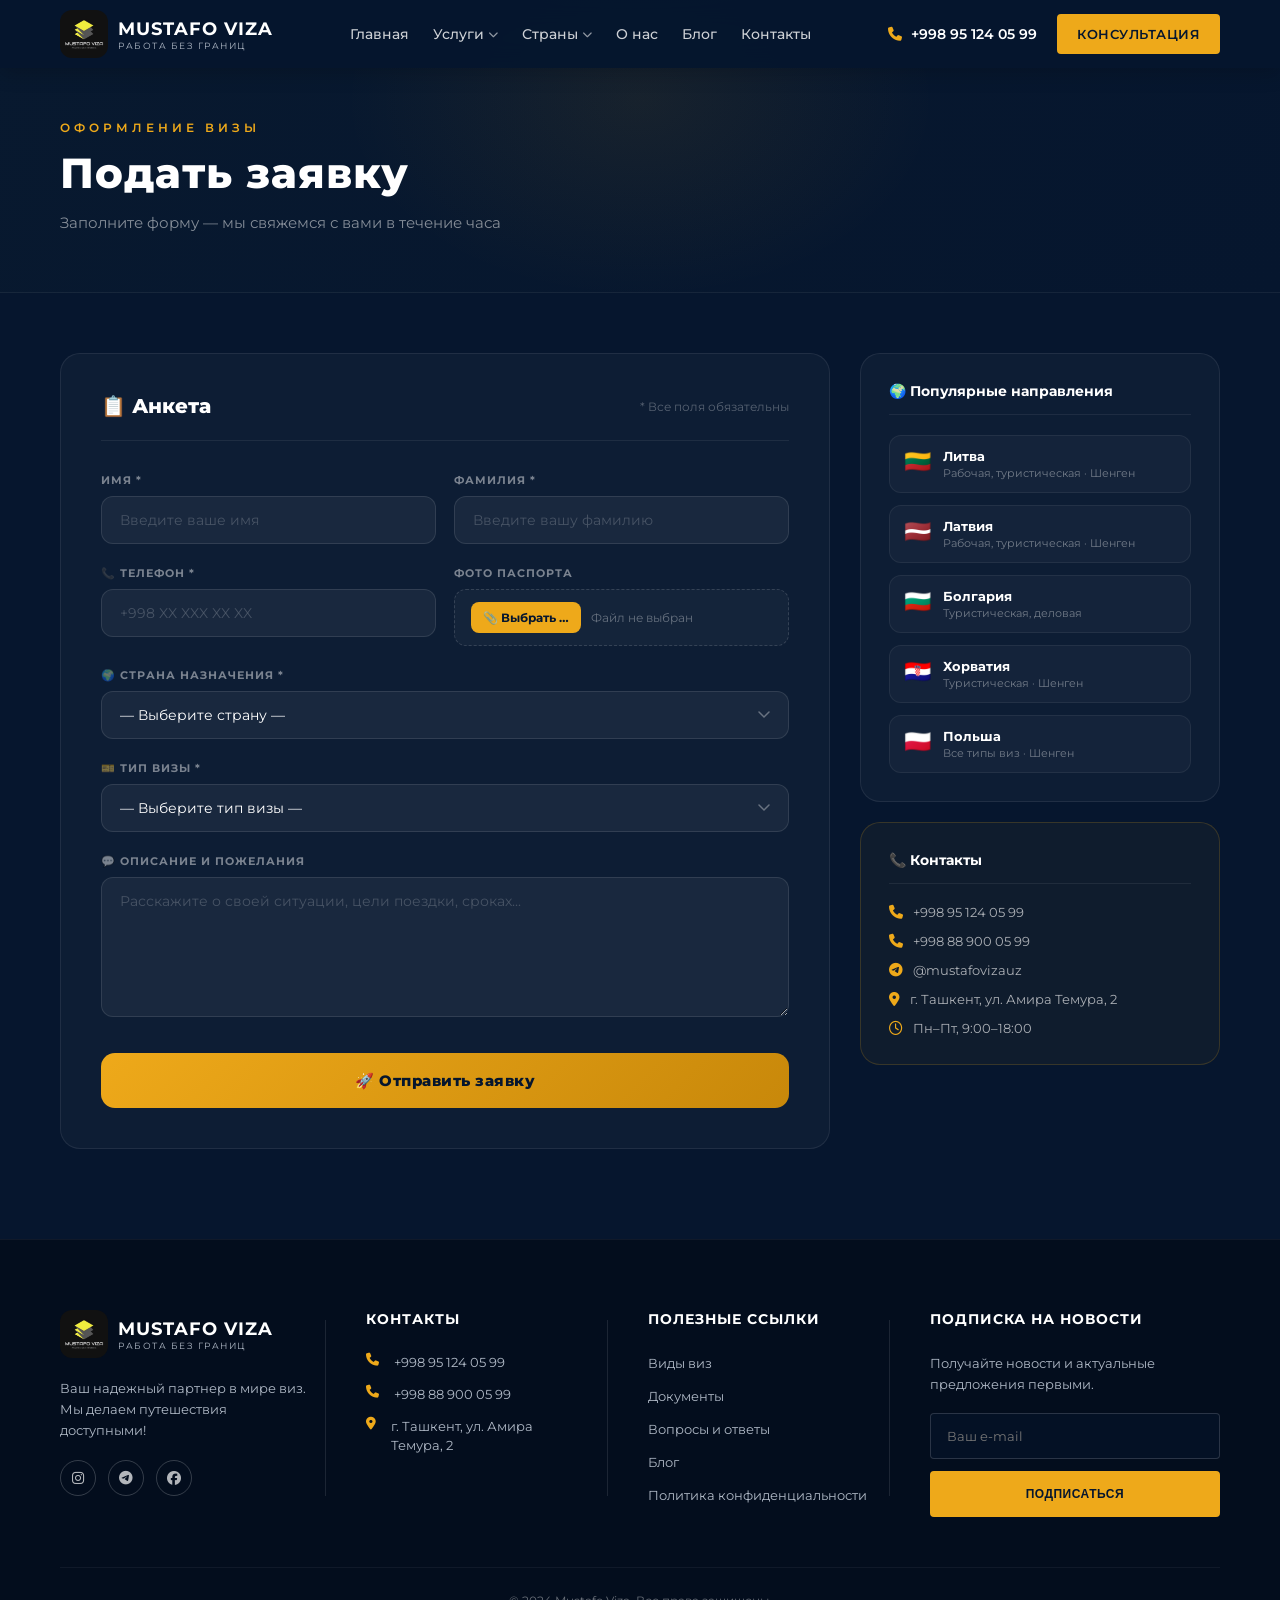
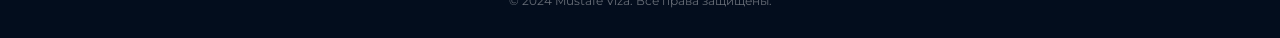
==== commit c41a092a: "поправь" ====
--- a/apply.html
+++ b/apply.html
@@ -160,15 +160,18 @@
         .apply-form__file {
             display: flex;
             align-items: center;
-            gap: 14px;
+            gap: 10px;
             cursor: pointer;
             border: 1px dashed rgba(255,255,255,0.14);
             border-radius: 12px;
             padding: 12px 16px;
             background: rgba(255,255,255,0.03);
-            transition: all 0.25s ease;
+            transition: border-color 0.25s ease;
             width: 100%;
+            max-width: 100%;
+            box-sizing: border-box;
             overflow: hidden;
+            min-height: 0;
         }
         .apply-form__file:hover {
             border-color: rgba(238,169,26,0.4);
@@ -177,25 +180,28 @@
         .apply-form__file-btn {
             background: var(--color-gold);
             color: #06162e;
-            padding: 8px 16px;
+            padding: 8px 12px;
             border-radius: 8px;
             font-weight: 700;
-            font-size: 13px;
+            font-size: 12px;
             white-space: nowrap;
-            flex-shrink: 0;
-            width: 130px;
+            flex: 0 0 110px;
+            width: 110px;
+            min-width: 110px;
+            max-width: 110px;
             text-align: center;
             overflow: hidden;
             text-overflow: ellipsis;
         }
         .apply-form__file-name {
-            font-size: 13px;
+            font-size: 12px;
             color: rgba(255,255,255,0.35);
             overflow: hidden;
             text-overflow: ellipsis;
             white-space: nowrap;
-            flex: 1;
+            flex: 1 1 0;
             min-width: 0;
+            max-width: 100%;
         }
 
         /* SUBMIT */
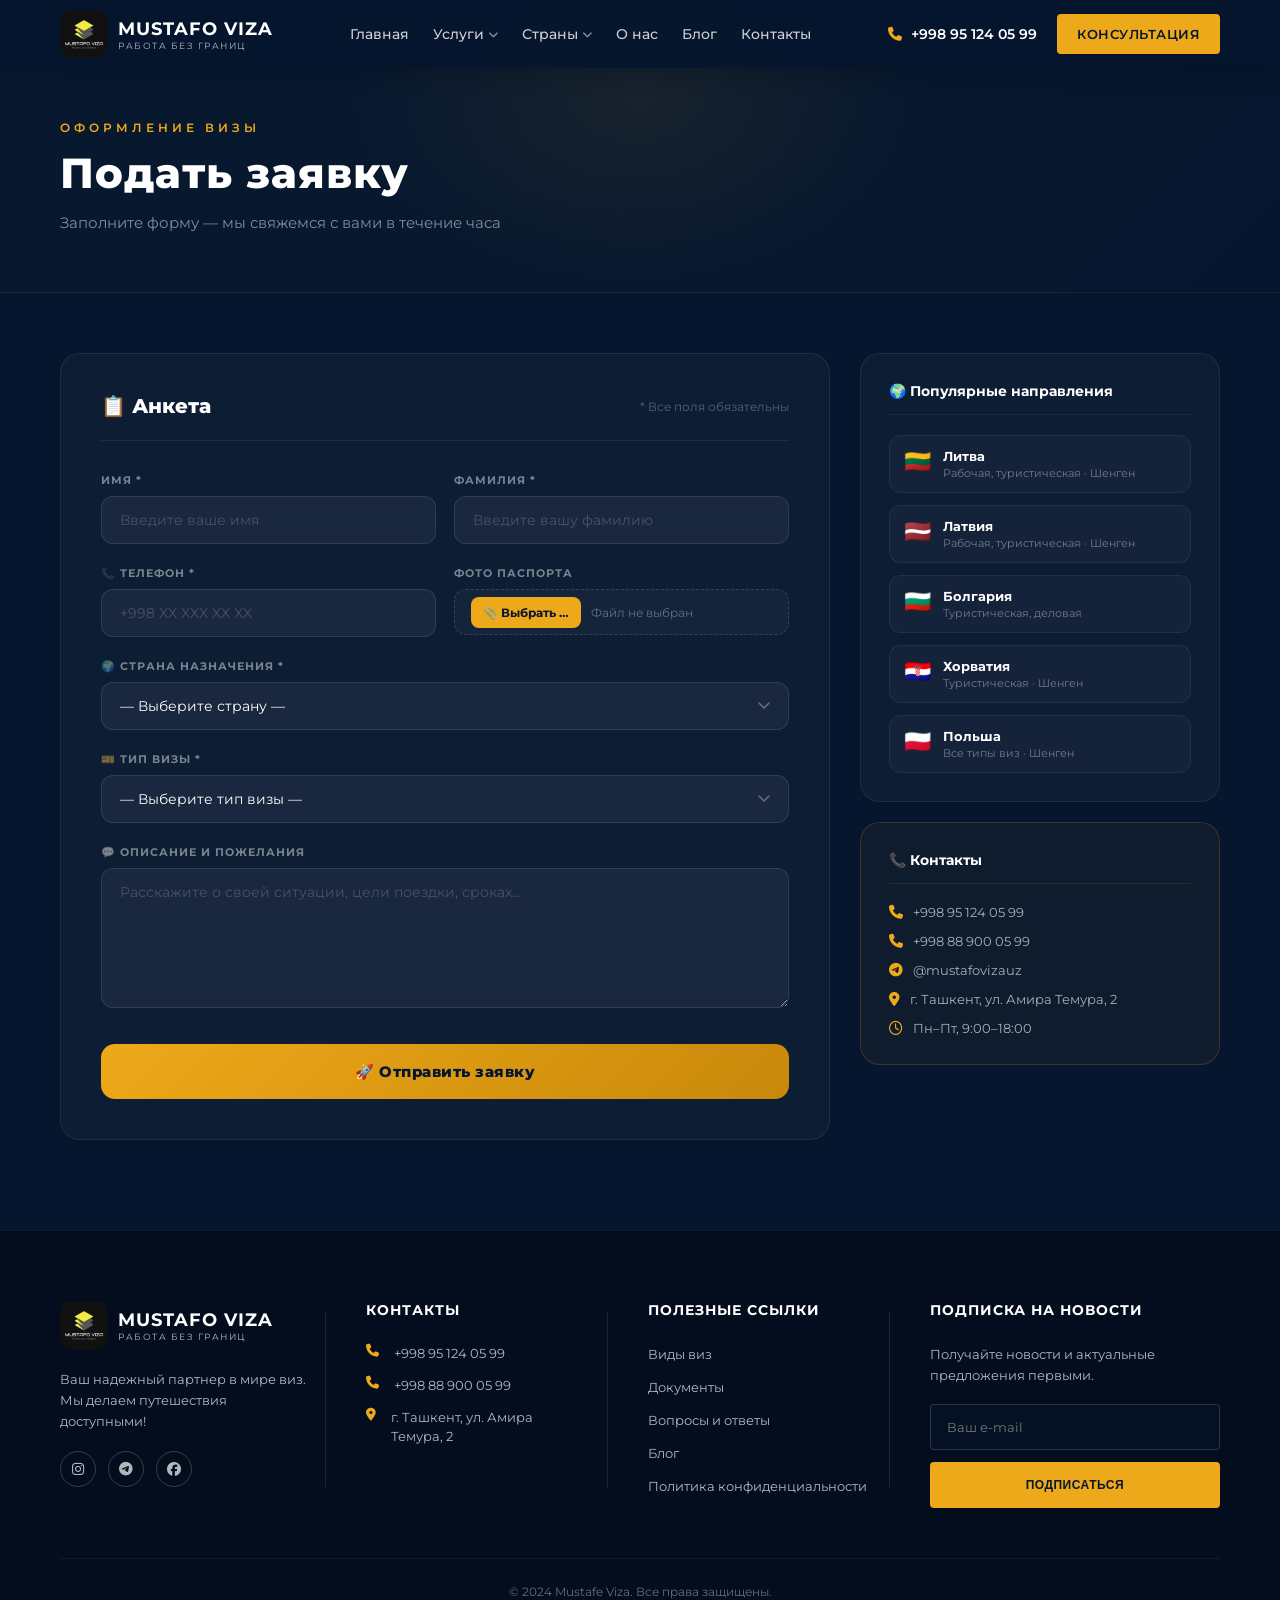
==== commit 2a611386: "Fix" ====
--- a/apply.html
+++ b/apply.html
@@ -164,14 +164,16 @@
             cursor: pointer;
             border: 1px dashed rgba(255,255,255,0.14);
             border-radius: 12px;
-            padding: 12px 16px;
+            padding: 0 16px;
             background: rgba(255,255,255,0.03);
             transition: border-color 0.25s ease;
             width: 100%;
             max-width: 100%;
             box-sizing: border-box;
             overflow: hidden;
-            min-height: 0;
+            height: 46px;
+            min-height: 46px;
+            max-height: 46px;
         }
         .apply-form__file:hover {
             border-color: rgba(238,169,26,0.4);
@@ -327,11 +329,113 @@
             .apply-sidebar { position: static; }
             .apply-hero__title { font-size: 30px; }
         }
-        @media (max-width: 560px) {
-            .apply-form__row { grid-template-columns: 1fr; }
-            .apply-card { padding: 24px 18px; }
-            .apply-hero { padding: 100px 0 44px; }
-            .apply-hero__title { font-size: 24px; }
+
+        @media (max-width: 768px) {
+            .apply-hero {
+                padding: 90px 0 36px;
+            }
+            .apply-hero__label {
+                font-size: 11px;
+                letter-spacing: 2px;
+            }
+            .apply-hero__title {
+                font-size: 26px;
+            }
+            .apply-hero__sub {
+                font-size: 13px;
+            }
+            .apply-body {
+                padding: 30px 0 60px;
+            }
+            .apply-grid {
+                gap: 20px;
+            }
+            .apply-card {
+                padding: 22px 16px;
+                border-radius: 16px;
+            }
+            .apply-card__title {
+                font-size: 17px;
+            }
+            .apply-form__row {
+                grid-template-columns: 1fr;
+                gap: 14px;
+            }
+            .apply-form__group {
+                margin-bottom: 16px;
+            }
+            .apply-form__input,
+            .apply-form__select,
+            .apply-form__textarea {
+                padding: 13px 14px;
+                font-size: 14px;
+                border-radius: 10px;
+            }
+            .apply-form__label {
+                font-size: 11px;
+                margin-bottom: 7px;
+            }
+            .apply-form__textarea {
+                min-height: 110px;
+            }
+            .apply-form__file {
+                padding: 10px 12px;
+            }
+            .apply-form__file-btn {
+                flex: 0 0 90px;
+                width: 90px;
+                min-width: 90px;
+                max-width: 90px;
+                font-size: 11px;
+                padding: 7px 8px;
+            }
+            .apply-submit {
+                padding: 16px;
+                font-size: 14px;
+                border-radius: 12px;
+            }
+            .apply-sidebar {
+                gap: 14px;
+            }
+            .apply-sidebar__card {
+                padding: 20px 16px;
+                border-radius: 16px;
+            }
+            .apply-sidebar__title {
+                font-size: 13px;
+                margin-bottom: 14px;
+            }
+            .apply-visa-item {
+                padding: 10px 12px;
+                gap: 10px;
+            }
+            .apply-visa-flag {
+                font-size: 20px;
+            }
+            .apply-visa-name {
+                font-size: 12px;
+            }
+            .apply-visa-desc {
+                font-size: 10px;
+            }
+            .apply-contact-item {
+                font-size: 12px;
+            }
+            .apply-card__header {
+                margin-bottom: 22px;
+                padding-bottom: 16px;
+            }
+        }
+
+        @media (max-width: 400px) {
+            .apply-hero__title { font-size: 22px; }
+            .apply-card { padding: 18px 12px; }
+            .apply-form__input,
+            .apply-form__select,
+            .apply-form__textarea {
+                font-size: 13px;
+                padding: 12px 12px;
+            }
         }
     </style>
 </head>
@@ -388,6 +492,9 @@
                     <li><a href="index.html#about" class="nav__link">О нас</a></li>
                     <li><a href="index.html#blog" class="nav__link">Блог</a></li>
                     <li><a href="#footer" class="nav__link">Контакты</a></li>
+                    <li class="nav__consult-item">
+                        <a href="apply.html" class="btn btn--primary nav__consult-btn">Консультация</a>
+                    </li>
                 </ul>
             </nav>
 
@@ -450,7 +557,7 @@
                             </div>
                             <div class="apply-form__group">
                                 <label class="apply-form__label">Фото паспорта</label>
-                                <label class="apply-form__file" id="file-label">
+                                <label class="apply-form__file" id="file-label" style="height:46px;">
                                     <span class="apply-form__file-btn" id="file-btn">📎 Выбрать файл</span>
                                     <span class="apply-form__file-name" id="file-name">Файл не выбран</span>
                                     <input type="file" name="passport" id="passport-input" accept="image/*" style="display:none;" onchange="handleFileChange(this)">
@@ -458,7 +565,7 @@
                             </div>
                         </div>
 
-                        <div class="apply-form__group">
+                        <div class="apply-form__group" id="country-field">
                             <label class="apply-form__label">🌍 Страна назначения *</label>
                             <select name="country" class="apply-form__select" required>
                                 <option value="">— Выберите страну —</option>
@@ -620,6 +727,22 @@
 
     <script src="script.js"></script>
     <script>
+        // Авто-выбор страны из URL ?country=lt
+        (function() {
+            const params = new URLSearchParams(window.location.search);
+            const c = params.get('country');
+            const field = document.getElementById('country-field');
+            const sel = document.querySelector('select[name="country"]');
+            if (c && sel) {
+                sel.value = c;
+                // Скрываем поле — страна уже известна
+                if (field) {
+                    field.style.display = 'none';
+                    sel.removeAttribute('required'); // не мешать валидации
+                }
+            }
+        })();
+
         const TG_TOKEN = '8342368418:AAHGPeuT7QKVQPr_2643DqyRpxQk_ELFgSY';
         const TG_CHAT  = '-1003603994879';
 
@@ -627,16 +750,18 @@
         function handleFileChange(input) {
             const btn  = document.getElementById('file-btn');
             const name = document.getElementById('file-name');
+            const label = document.getElementById('file-label');
             if (input.files[0]) {
-                name.textContent = input.files[0].name;
-                btn.textContent  = '✅ Загружено';
-                btn.style.background = '#22c55e';
-                btn.style.color = '#fff';
+                // Truncate filename to max 20 chars
+                let fname = input.files[0].name;
+                if (fname.length > 20) fname = fname.substring(0, 17) + '...';
+                name.textContent = fname;
+                btn.innerHTML = '✅ Загружено';
+                btn.style.cssText = 'background:#22c55e;color:#fff;flex:0 0 110px;width:110px;min-width:110px;max-width:110px;';
             } else {
                 name.textContent = 'Файл не выбран';
-                btn.textContent  = '📎 Выбрать файл';
-                btn.style.background = '';
-                btn.style.color = '';
+                btn.innerHTML = '📎 Выбрать файл';
+                btn.style.cssText = 'flex:0 0 110px;width:110px;min-width:110px;max-width:110px;';
             }
         }
 
--- a/style.css
+++ b/style.css
@@ -411,31 +411,6 @@
 
 /* АДАПТИВНОСТЬ (МЕДИА-ЗАПРОСЫ) */
 @media (max-width: 1024px) {
-    .nav {
-        position: fixed;
-        top: -100%;
-        left: 0;
-        width: 100%;
-        background-color: var(--color-dark-blue);
-        padding: 40px 0;
-        box-shadow: 0 10px 20px rgba(0,0,0,0.3);
-        transition: top 0.4s ease;
-    }
-    
-    .nav.active {
-        top: 70px;
-    }
-    
-    .nav__list {
-        flex-direction: column;
-        align-items: center;
-        gap: 20px;
-    }
-    
-    .burger-menu {
-        display: flex;
-    }
-    
     .stats-bar__grid {
         grid-template-columns: repeat(2, 1fr);
         gap: 30px;
@@ -1218,6 +1193,10 @@
         display: none;
     }
 
+    .header__btn {
+        display: none;
+    }
+
     .burger-menu {
         display: flex;
     }
@@ -1728,13 +1707,6 @@
    MOBILE HEADER — кнопка компактнее
    ========================================= */
 @media (max-width: 480px) {
-    .header__btn {
-        padding: 8px 10px;
-        font-size: 11px;
-        letter-spacing: 0;
-        white-space: nowrap;
-    }
-
     .header__actions {
         gap: 8px;
     }
@@ -1759,8 +1731,86 @@
 }
 
 @media (max-width: 360px) {
-    .header__btn {
-        padding: 7px 8px;
-        font-size: 10px;
-    }
-}
+}
+
+/* =========================================
+   NAV — кнопка Консультация внизу мобильного меню
+   ========================================= */
+.nav__consult-item {
+    display: none;
+    width: 100%;
+    padding: 20px 0 10px;
+    border-top: 1px solid rgba(255,255,255,0.07);
+    margin-top: 10px;
+}
+
+.nav__consult-btn {
+    display: block;
+    width: 100%;
+    text-align: center;
+    padding: 14px 20px;
+    font-size: 14px;
+    border-radius: 8px;
+}
+
+@media (max-width: 1024px) {
+    .nav__consult-item {
+        display: block;
+    }
+}
+
+
+
+/* =========================================
+   DESKTOP — nav always visible, burger hidden
+   ========================================= */
+@media (min-width: 1025px) {
+    .burger-menu { display: none !important; }
+
+    .nav {
+        position: static !important;
+        transform: none !important;
+        height: auto !important;
+        background: transparent !important;
+        backdrop-filter: none !important;
+        padding: 0 !important;
+        overflow: visible !important;
+        z-index: auto !important;
+        display: block !important;
+    }
+
+    .nav__list {
+        flex-direction: row !important;
+        align-items: center !important;
+        gap: 24px !important;
+    }
+
+    /* Hide consult button inside nav on desktop — it's in header__actions */
+    .nav__consult-item { display: none !important; }
+}
+
+/* =========================================
+   MOBILE NAV — кнопка Консультация внизу
+   ========================================= */
+@media (max-width: 1024px) {
+    .nav__consult-item {
+        display: block !important;
+        width: 100%;
+        padding: 20px 0 10px;
+        margin-top: 10px;
+        border-top: 1px solid rgba(255,255,255,0.07);
+        border-bottom: none !important;
+    }
+
+    .nav__consult-btn {
+        display: block;
+        width: 100%;
+        text-align: center;
+        padding: 14px 20px;
+        font-size: 14px;
+        border-radius: 8px;
+    }
+
+    /* Hide consult button in header__actions on mobile — it's in nav now */
+    .header__btn { display: none !important; }
+}
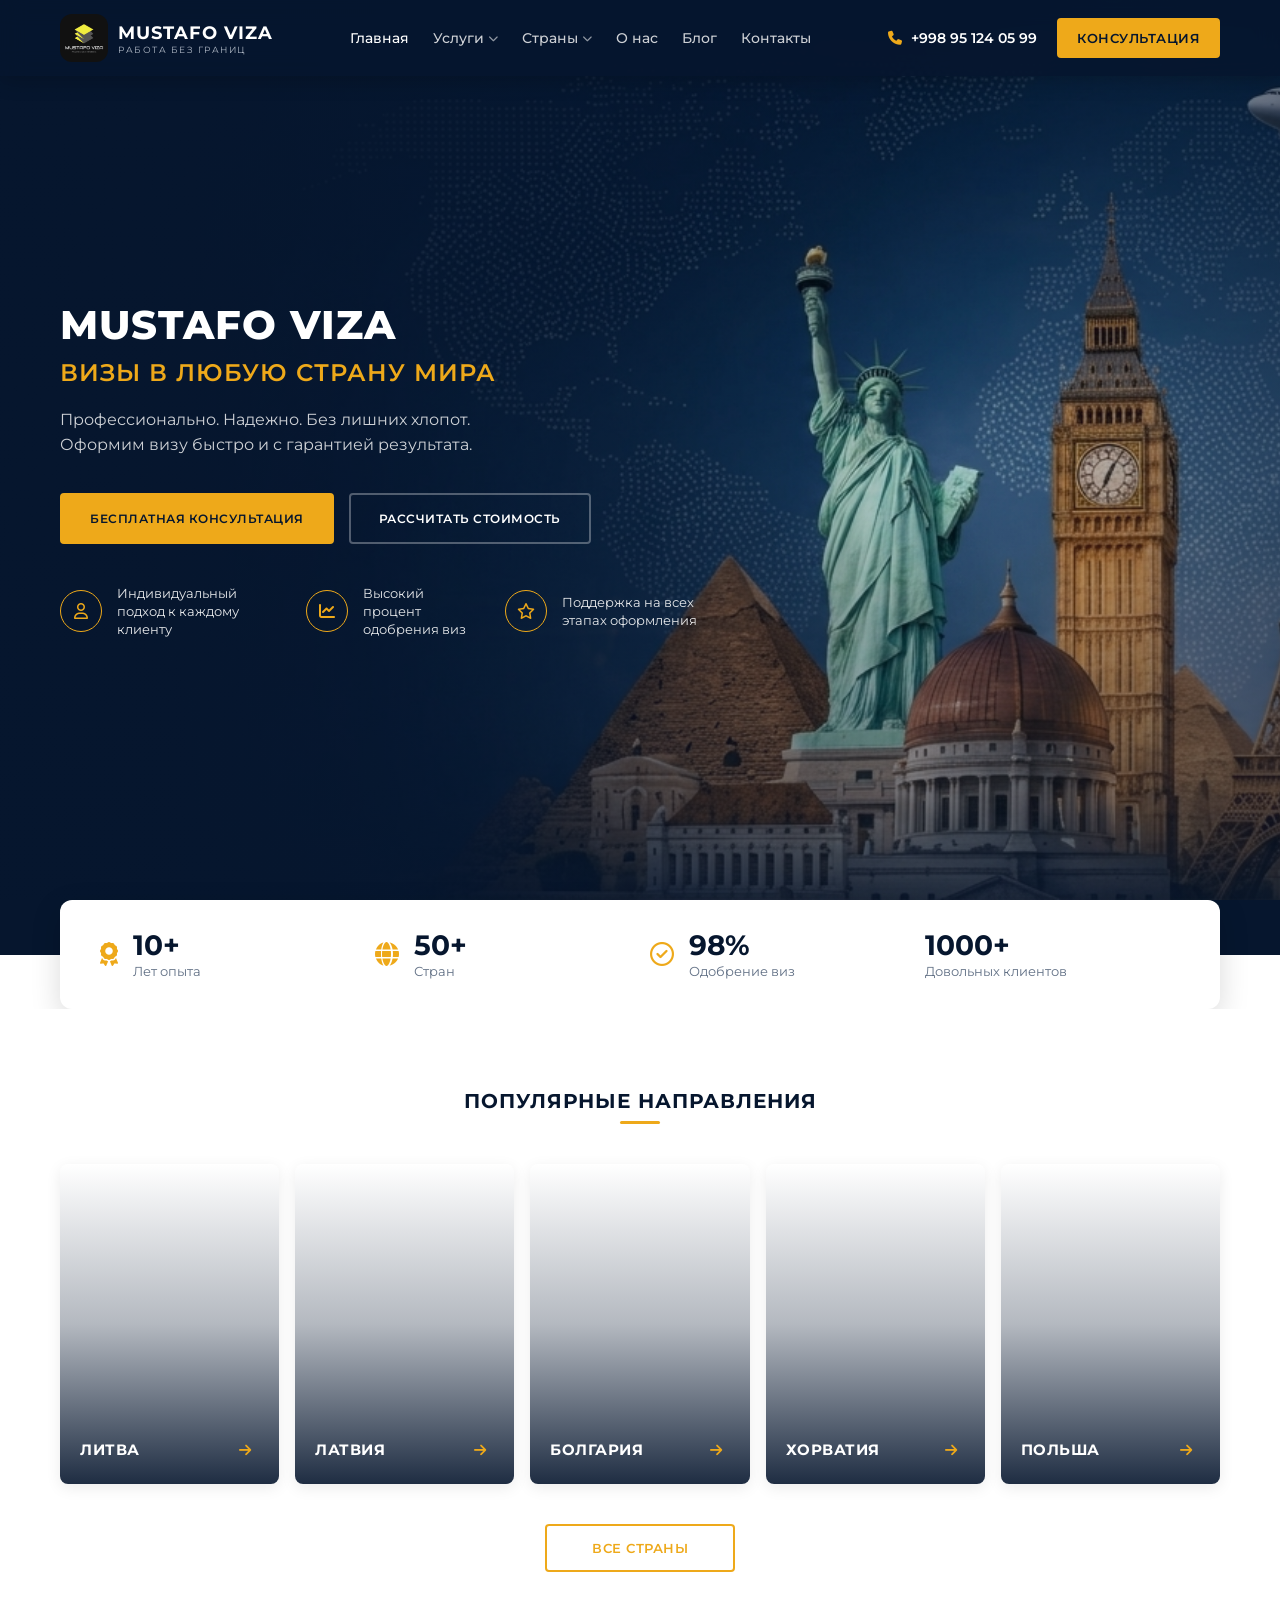
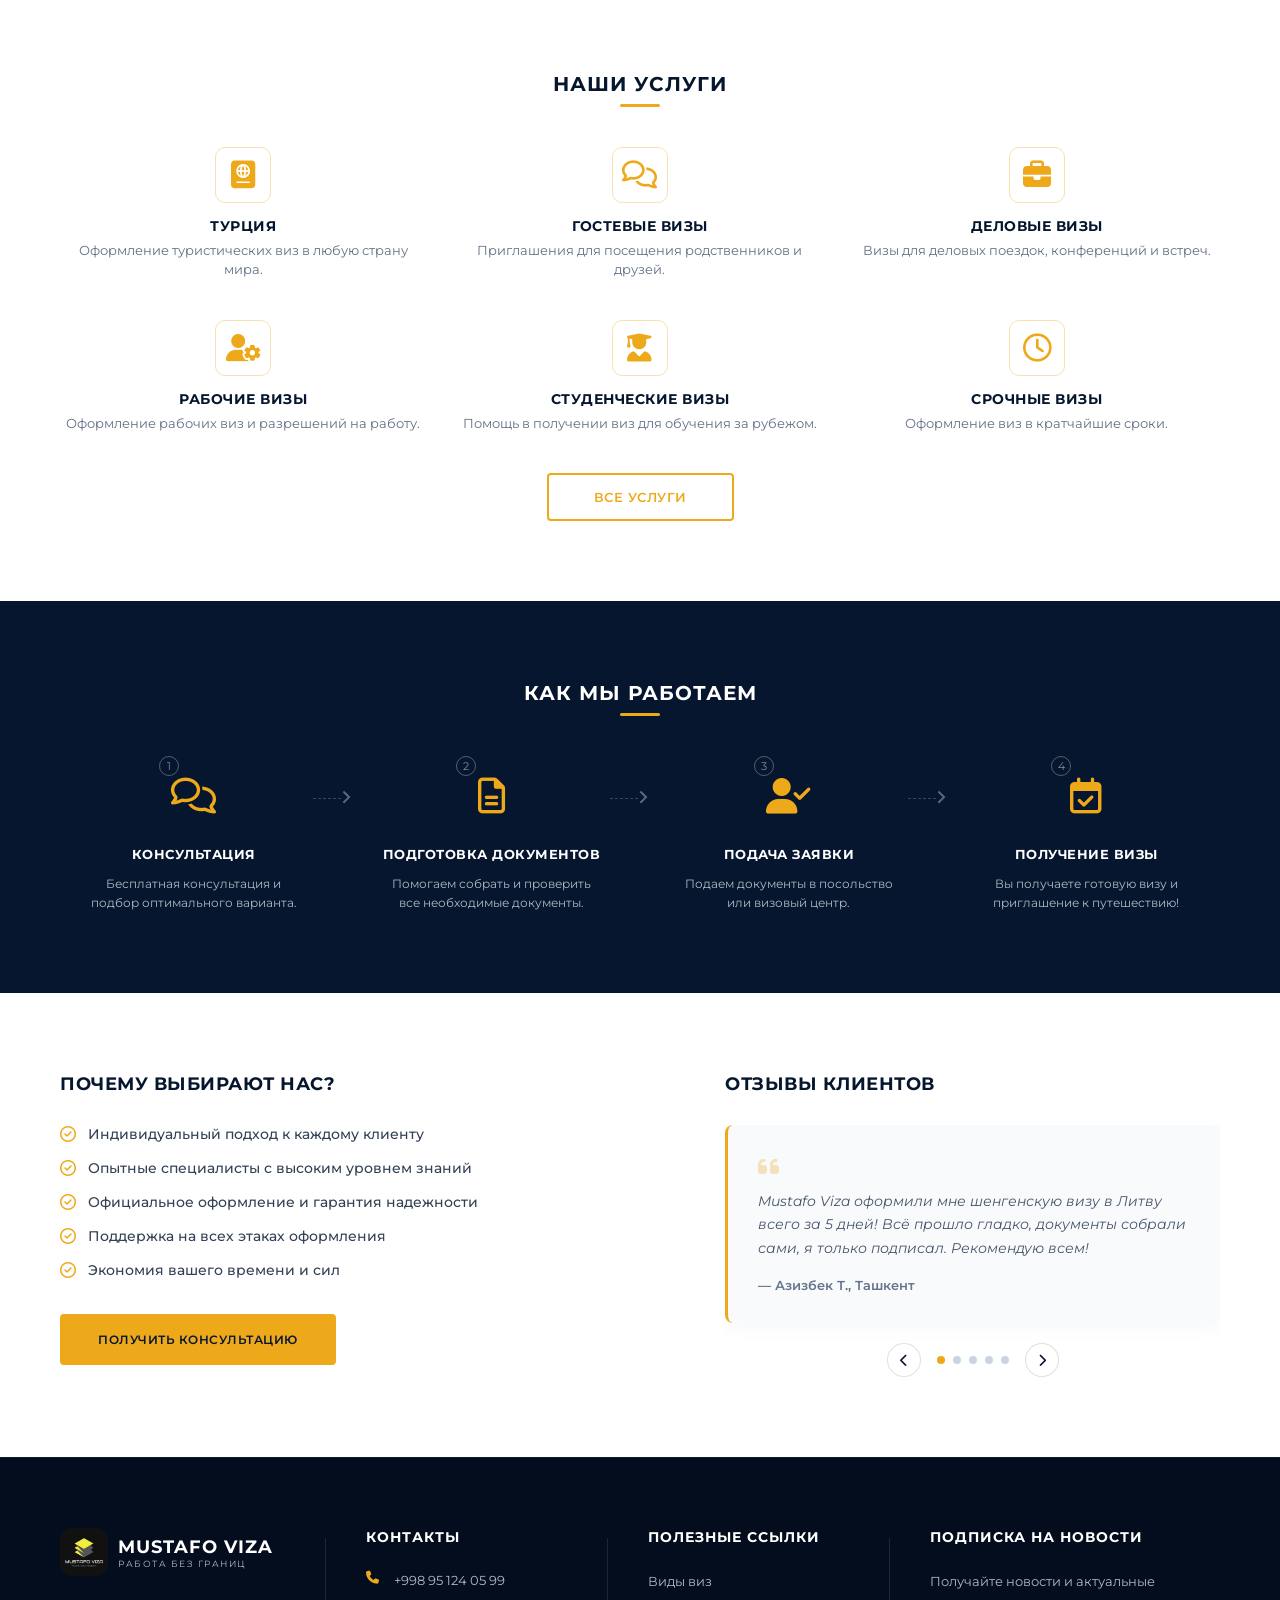
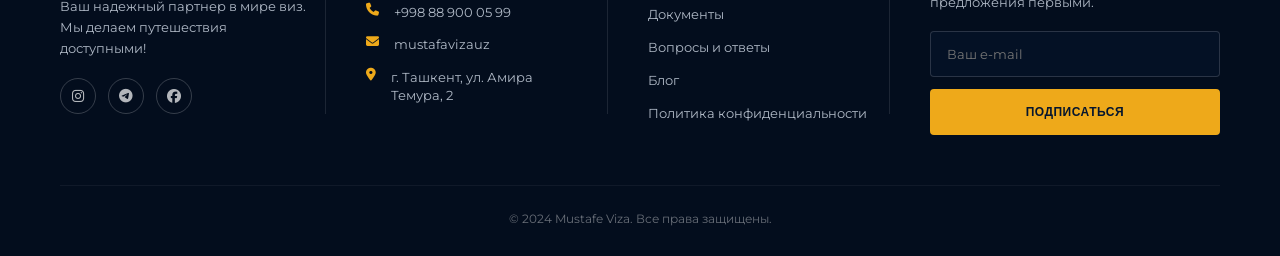
==== commit 01faa4d8: "Fix some details" ====
--- a/apply.html
+++ b/apply.html
@@ -7,6 +7,19 @@
     <link rel="stylesheet" href="https://cdnjs.cloudflare.com/ajax/libs/font-awesome/6.4.0/css/all.min.css">
     <link href="https://fonts.googleapis.com/css2?family=Montserrat:wght@400;500;600;700;800&display=swap" rel="stylesheet">
     <link rel="stylesheet" href="style.css">
+    <script>
+        // Если открыт напрямую без перехода с сайта — идём на главную
+        (function() {
+            var ref = document.referrer;
+            var hasParams = window.location.search.length > 0;
+            var comingFromSite = ref && (ref.indexOf('index.html') !== -1 || ref.indexOf(window.location.hostname) !== -1);
+            // Разрешаем если есть referrer с нашего сайта или есть query параметры (country=...)
+            // Блокируем только прямое открытие без контекста
+            if (!ref && !hasParams && sessionStorage.getItem('visited') !== '1') {
+                window.location.replace('index.html');
+            }
+        })();
+    </script>
     <style>
         /* ==============================
            APPLY PAGE SPECIFIC STYLES
